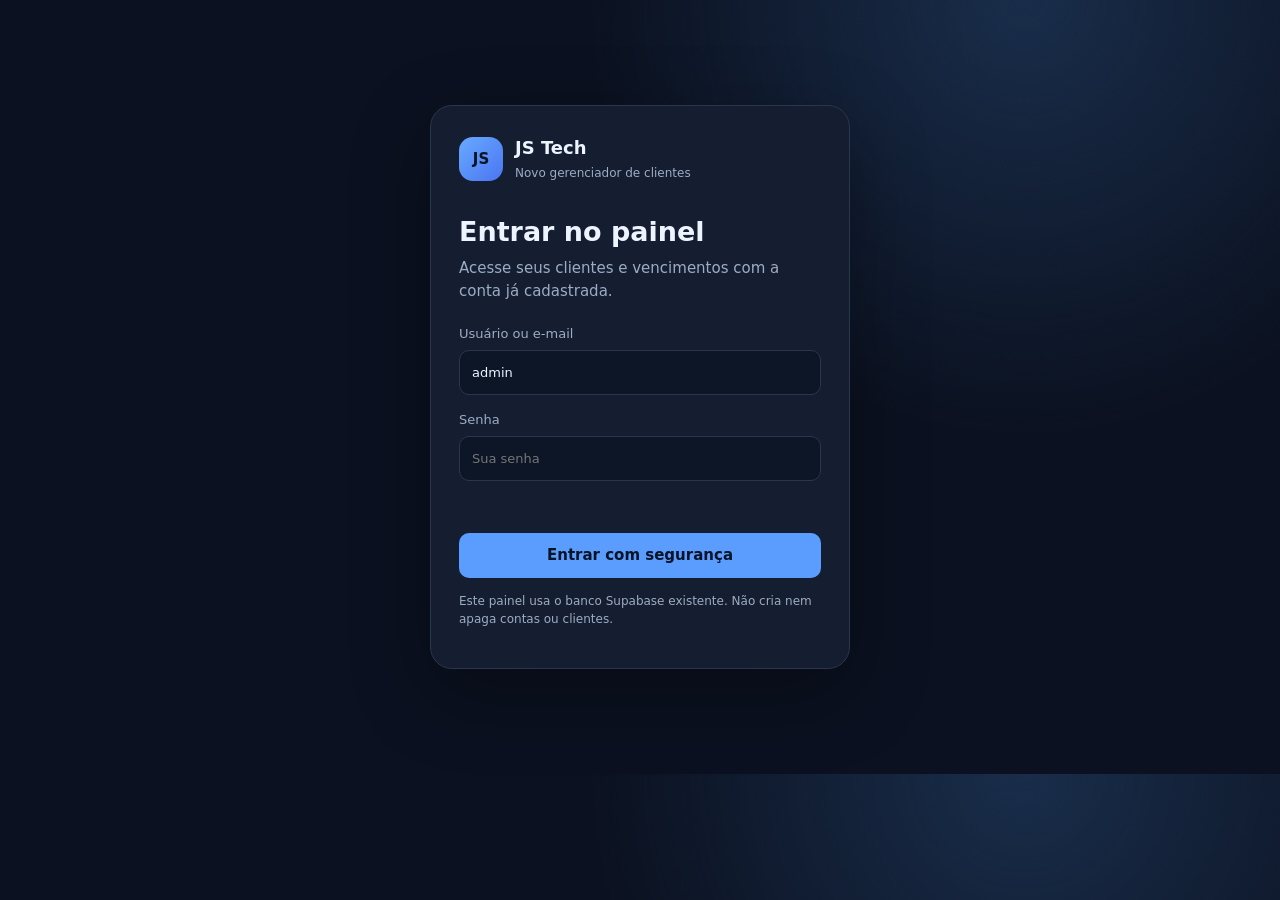
==== novo/index.html @ eb7a6941 "Add new JS Tech manager interface connected to existing Supabase data" ====
<!doctype html>
<html lang="pt-BR">
<head>
<meta charset="utf-8">
<meta name="viewport" content="width=device-width,initial-scale=1">
<meta name="theme-color" content="#101827">
<title>JS Tech — Novo Gerenciador</title>
<style>
:root{color-scheme:dark;--bg:#0b1120;--panel:#141e30;--line:#29364c;--text:#edf3ff;--muted:#9cacc4;--blue:#5b9cff;--green:#37c995;--red:#ff6f7d;--amber:#ffc46b}
*{box-sizing:border-box}body{margin:0;background:radial-gradient(circle at 80% 0,#192d4a 0,transparent 34%),var(--bg);font:15px/1.5 system-ui,-apple-system,Segoe UI,sans-serif;color:var(--text)}button,input,select{font:inherit}button{cursor:pointer;border:0;border-radius:10px;padding:11px 15px;background:var(--blue);color:#071426;font-weight:750}button:disabled{opacity:.55;cursor:wait}.ghost{background:#202d42;color:var(--text);border:1px solid var(--line)}input,select{width:100%;border:1px solid var(--line);border-radius:10px;padding:12px;background:#0d1627;color:var(--text);outline:none}input:focus,select:focus{border-color:var(--blue)}label{display:grid;gap:6px;color:var(--muted);font-size:13px}.hidden{display:none!important}.wrap{max-width:1200px;margin:auto;padding:24px}.brand{display:flex;align-items:center;gap:12px}.mark{width:44px;height:44px;border-radius:14px;display:grid;place-items:center;background:linear-gradient(135deg,#68aaff,#4b75f2);font-weight:900;color:#071426}.brand strong{display:block;font-size:18px}.brand span{color:var(--muted);font-size:12px}.login{max-width:420px;margin:9vh auto;background:#141e30;border:1px solid var(--line);border-radius:22px;padding:28px;box-shadow:0 24px 80px #0005}.login h1{font-size:27px;margin:28px 0 5px}.sub{color:var(--muted);margin:0 0 22px}.stack{display:grid;gap:15px}.error{color:#ff9aa4;min-height:22px;font-size:13px}.top{display:flex;align-items:center;justify-content:space-between;gap:16px;margin-bottom:22px}.actions{display:flex;gap:9px;flex-wrap:wrap}.grid{display:grid;grid-template-columns:repeat(4,minmax(0,1fr));gap:13px;margin:18px 0}.card,.panel{background:#141e30d9;border:1px solid var(--line);border-radius:17px;padding:18px}.metric span{color:var(--muted);font-size:13px}.metric strong{display:block;font-size:28px;margin-top:5px}.panel-head{display:flex;justify-content:space-between;align-items:center;gap:12px;margin-bottom:15px}.panel h2{font-size:17px;margin:0}.muted{color:var(--muted)}.toolbar{display:flex;gap:10px;flex-wrap:wrap;margin-bottom:14px}.toolbar input{max-width:340px}.tablewrap{overflow:auto}table{border-collapse:collapse;width:100%;min-width:760px}th,td{text-align:left;padding:12px 10px;border-bottom:1px solid var(--line)}th{font-size:12px;text-transform:uppercase;letter-spacing:.04em;color:var(--muted)}td{font-size:14px}.pill{display:inline-block;padding:4px 9px;border-radius:99px;font-size:12px;font-weight:700}.paid{background:#123f35;color:#78edc2}.pending{background:#45351e;color:#ffd18a}.overdue{background:#49252f;color:#ff9ba6}.rowactions{display:flex;gap:6px}.rowactions button{padding:7px 9px;font-size:12px}.formgrid{display:grid;grid-template-columns:repeat(2,minmax(0,1fr));gap:12px}.wide{grid-column:1/-1}.notice{color:var(--muted);font-size:12px;margin-top:14px}.empty{text-align:center;padding:34px;color:var(--muted)}#toast{position:fixed;right:18px;bottom:18px;background:#e9f2ff;color:#111c2c;border-radius:12px;padding:13px 17px;box-shadow:0 8px 35px #0006;max-width:min(440px,calc(100vw - 36px));display:none;z-index:5}#toast.show{display:block}dialog{background:#141e30;color:var(--text);border:1px solid var(--line);border-radius:18px;width:min(620px,calc(100% - 24px));padding:22px}dialog::backdrop{background:#020611c9}.dialoghead{display:flex;justify-content:space-between;align-items:center;margin-bottom:16px}.dialoghead h2{margin:0}.foot{display:flex;justify-content:flex-end;gap:9px;margin-top:17px}
@media(max-width:800px){.wrap{padding:15px}.grid{grid-template-columns:repeat(2,minmax(0,1fr))}.top{align-items:flex-start;flex-direction:column}.formgrid{grid-template-columns:1fr}.wide{grid-column:auto}.login{margin:5vh auto;padding:22px}}
</style>
</head>
<body>
<div id="loginView" class="wrap">
  <section class="login">
    <div class="brand"><div class="mark">JS</div><div><strong>JS Tech</strong><span>Novo gerenciador de clientes</span></div></div>
    <h1>Entrar no painel</h1><p class="sub">Acesse seus clientes e vencimentos com a conta já cadastrada.</p>
    <form id="loginForm" class="stack">
      <label>Usuário ou e-mail<input id="username" required autocomplete="username" value="admin"></label>
      <label>Senha<input id="password" type="password" required autocomplete="current-password" placeholder="Sua senha"></label>
      <div id="loginError" class="error" role="alert"></div>
      <button id="loginButton" type="submit">Entrar com segurança</button>
    </form>
    <p class="notice">Este painel usa o banco Supabase existente. Não cria nem apaga contas ou clientes.</p>
  </section>
</div>
<div id="appView" class="wrap hidden">
  <header class="top">
    <div class="brand"><div class="mark">JS</div><div><strong>JS Tech</strong><span id="signedAs">Painel de clientes</span></div></div>
    <div class="actions"><button class="ghost" id="backupBtn">Exportar backup</button><button class="ghost" id="logoutBtn">Sair</button><button id="addBtn">+ Novo cliente</button></div>
  </header>
  <section class="grid">
    <article class="card metric"><span>Total de clientes</span><strong id="mTotal">0</strong></article>
    <article class="card metric"><span>Pagamentos pendentes</span><strong id="mPending">0</strong></article>
    <article class="card metric"><span>Pagamentos atrasados</span><strong id="mOverdue">0</strong></article>
    <article class="card metric"><span>Recebido no total</span><strong id="mPaid">R$ 0,00</strong></article>
  </section>
  <section class="panel">
    <div class="panel-head"><div><h2>Clientes</h2><div class="muted" id="listMeta">Dados sincronizados com o Supabase</div></div><button class="ghost" id="reloadBtn">Atualizar</button></div>
    <div class="toolbar"><input id="search" type="search" placeholder="Buscar nome, telefone ou aplicativo"><select id="statusFilter" style="max-width:190px"><option value="">Todos os pagamentos</option><option value="paid">Pago</option><option value="pending">Pendente</option><option value="overdue">Atrasado</option></select></div>
    <div class="tablewrap"><table><thead><tr><th>Cliente</th><th>Telefone</th><th>Aplicativo</th><th>Vencimento</th><th>Valor</th><th>Pagamento</th><th>Ações</th></tr></thead><tbody id="rows"></tbody></table><div id="empty" class="empty hidden">Nenhum cliente encontrado. Use “Novo cliente” para cadastrar.</div></div>
  </section>
  <p class="notice">A versão original permanece intacta. Este endereço é uma interface nova ligada às mesmas tabelas e regras de acesso.</p>
</div>
<dialog id="clientDialog">
  <form id="clientForm">
    <div class="dialoghead"><h2>Novo cliente</h2><button class="ghost" type="button" id="closeDialog">Fechar</button></div>
    <div class="formgrid">
      <label class="wide">Nome completo<input id="clientName" required minlength="2" maxlength="120"></label>
      <label>Telefone / WhatsApp<input id="clientPhone" required minlength="8" maxlength="30" placeholder="(27) 99999-9999"></label>
      <label>Aplicativo<input id="clientApp" required minlength="2" maxlength="80"></label>
      <label>Data de início<input id="startDate" type="date" required></label>
      <label>Plano<select id="plan"><option value="30d">30 dias</option><option value="3m">3 meses</option><option value="6m">6 meses</option><option value="1y">1 ano</option></select></label>
      <label>Valor (R$)<input id="amount" type="number" min="0" step=".01" value="0" required></label>
      <label>Forma de pagamento<select id="payment"><option>Pix</option><option>Dinheiro</option><option>Cartão</option><option>Transferência</option><option>Outro</option></select></label>
      <label class="wide">Observações<input id="notes" maxlength="2000"></label>
    </div>
    <p class="notice">O vencimento será calculado pelo plano. Os dados são gravados na conta autenticada.</p>
    <div class="foot"><button type="button" class="ghost" id="cancelDialog">Cancelar</button><button id="saveClient" type="submit">Salvar cliente</button></div>
  </form>
</dialog>
<div id="toast" role="status"></div>
<script>
(() => {
'use strict';
const URL='https://yifgptxujimzsjoeghte.supabase.co';
const KEY='sb_publishable_TGA26mIiNQ686GJrvQI3aw_PmfP8V1-';
const SESSION='jstech_new_panel_session';
let session=null, clients=[], toastTimer=null;
const $=id=>document.getElementById(id);
const money=n=>new Intl.NumberFormat('pt-BR',{style:'currency',currency:'BRL'}).format(Number(n)||0);
const esc=s=>String(s??'').replace(/[&<>"']/g,c=>({'&':'&amp;','<':'&lt;','>':'&gt;','"':'&quot;',"'":'&#39;'}[c]));
function notify(message){const t=$('toast');t.textContent=message;t.classList.add('show');clearTimeout(toastTimer);toastTimer=setTimeout(()=>t.classList.remove('show'),3500)}
function headers(extra={}){return {'apikey':KEY,'Authorization':'Bearer '+(session?.access_token||KEY),'Content-Type':'application/json',...extra}}
async function request(path,options={}){const res=await fetch(URL+path,{...options,headers:headers(options.headers||{})});const raw=await res.text();let data={};try{data=raw?JSON.parse(raw):{}}catch{data={message:raw}}if(!res.ok)throw new Error(data.message||data.error_description||data.error||data.details||'Falha ao comunicar com o Supabase.');return data}
function dueDate(start,plan){const d=new Date(start+'T12:00:00');if(plan==='30d')d.setDate(d.getDate()+30);else d.setMonth(d.getMonth()+({'3m':3,'6m':6,'1y':12}[plan]||1));return [d.getFullYear(),String(d.getMonth()+1).padStart(2,'0'),String(d.getDate()).padStart(2,'0')].join('-')}
function dateBR(v){if(!v)return '—';const [y,m,d]=String(v).slice(0,10).split('-');return d+'/'+m+'/'+y}
function paymentLabel(v){return ({paid:'Pago',pending:'Pendente',overdue:'Atrasado'})[v]||'Pendente'}
function showLogin(message=''){$('loginView').classList.remove('hidden');$('appView').classList.add('hidden');$('loginError').textContent=message}
function showApp(){$('loginView').classList.add('hidden');$('appView').classList.remove('hidden')}
async function login(username,password){const r=await fetch(URL+'/functions/v1/panel-login',{method:'POST',headers:{'apikey':KEY,'Content-Type':'application/json'},body:JSON.stringify({username,password})});const data=await r.json().catch(()=>({}));if(!r.ok)throw new Error(data.message||data.error||'Não foi possível entrar.');if(!data.access_token)throw new Error('A autenticação não retornou uma sessão válida.');session=data;localStorage.setItem(SESSION,JSON.stringify(data));}
async function load(){const q='/rest/v1/clients?select=id,owner_id,name,phone,app_name,start_date,plan,amount,payment_method,notes,due_date,cancelled,lifetime,payment_status,paid_amount,created_at&deleted_at=is.null&order=due_date.asc';clients=await request(q);render()}
function render(){const term=$('search').value.trim().toLocaleLowerCase('pt-BR'),status=$('statusFilter').value;const filtered=clients.filter(c=>(!status||(c.payment_status||'pending')===status)&&[c.name,c.phone,c.app_name].some(v=>String(v||'').toLocaleLowerCase('pt-BR').includes(term)));$('mTotal').textContent=clients.filter(c=>!c.cancelled).length;$('mPending').textContent=clients.filter(c=>!c.cancelled&&(c.payment_status||'pending')==='pending').length;$('mOverdue').textContent=clients.filter(c=>!c.cancelled&&c.payment_status==='overdue').length;$('mPaid').textContent=money(clients.reduce((sum,c)=>sum+(Number(c.paid_amount)||0),0));$('listMeta').textContent=filtered.length+' de '+clients.length+' cliente(s)';$('rows').innerHTML=filtered.map(c=>{const st=c.payment_status||'pending';return '<tr><td><strong>'+esc(c.name)+'</strong></td><td>'+esc(c.phone)+'</td><td>'+esc(c.app_name)+'</td><td>'+dateBR(c.due_date)+'</td><td>'+money(c.amount)+'</td><td><span class="pill '+esc(st)+'">'+paymentLabel(st)+'</span></td><td><div class="rowactions"><button class="ghost" data-pay="'+esc(c.id)+'" data-status="'+(st==='paid'?'pending':'paid')+'">'+(st==='paid'?'Marcar pendente':'Marcar pago')+'</button></div></td></tr>'}).join('');$('empty').classList.toggle('hidden',filtered.length!==0);document.querySelector('table').classList.toggle('hidden',filtered.length===0)}
async function setPayment(id,status){const c=clients.find(x=>x.id===id);if(!c)return;const payload={payment_status:status,paid_amount:status==='paid'?Number(c.amount)||0:0,paid_at:status==='paid'?new Date().toISOString():null,updated_at:new Date().toISOString()};await request('/rest/v1/clients?id=eq.'+encodeURIComponent(id),{method:'PATCH',headers:{Prefer:'return=minimal'},body:JSON.stringify(payload)});notify('Pagamento atualizado.');await load()}
async function addClient(e){e.preventDefault();const btn=$('saveClient');btn.disabled=true;try{const start=$('startDate').value,plan=$('plan').value;const row={owner_id:session.user?.id,name:$('clientName').value.trim(),phone:$('clientPhone').value.trim(),app_name:$('clientApp').value.trim(),start_date:start,plan,amount:Number($('amount').value)||0,payment_method:$('payment').value,notes:$('notes').value.trim(),due_date:dueDate(start,plan),payment_status:'pending',paid_amount:0,cancelled:false,lifetime:false};if(!row.owner_id)throw new Error('Não encontrei o ID do usuário autenticado. Saia e entre novamente.');await request('/rest/v1/clients',{method:'POST',headers:{Prefer:'return=representation'},body:JSON.stringify(row)});$('clientDialog').close();$('clientForm').reset();$('startDate').value=new Date().toISOString().slice(0,10);notify('Cliente cadastrado com sucesso.');await load()}catch(err){notify(err.message)}finally{btn.disabled=false}}
$('loginForm').addEventListener('submit',async e=>{e.preventDefault();$('loginButton').disabled=true;$('loginError').textContent='';try{await login($('username').value.trim(),$('password').value);showApp();$('signedAs').textContent='Conectado: '+($('username').value.trim());await load()}catch(err){session=null;localStorage.removeItem(SESSION);showLogin(err.message)}finally{$('loginButton').disabled=false}});
$('logoutBtn').addEventListener('click',()=>{session=null;localStorage.removeItem(SESSION);showLogin();$('password').value=''});
$('reloadBtn').addEventListener('click',()=>load().catch(e=>notify(e.message)));
$('search').addEventListener('input',render);$('statusFilter').addEventListener('change',render);
$('rows').addEventListener('click',e=>{const b=e.target.closest('[data-pay]');if(b)setPayment(b.dataset.pay,b.dataset.status).catch(err=>notify(err.message))});
$('addBtn').addEventListener('click',()=>{$('startDate').value=new Date().toISOString().slice(0,10);$('clientDialog').showModal()});
['closeDialog','cancelDialog'].forEach(id=>$(id).addEventListener('click',()=>$('clientDialog').close()));
$('clientForm').addEventListener('submit',addClient);
$('backupBtn').addEventListener('click',()=>{const blob=new Blob([JSON.stringify({exported_at:new Date().toISOString(),project:URL,clients},null,2)],{type:'application/json'});const a=document.createElement('a');a.href=URL.createObjectURL(blob);a.download='jstech-backup-'+new Date().toISOString().slice(0,10)+'.json';a.click();URL.revokeObjectURL(a.href);notify('Backup exportado para seu computador.')});
const saved=localStorage.getItem(SESSION);if(saved){try{session=JSON.parse(saved);if(session?.access_token){showApp();load().catch(err=>{session=null;localStorage.removeItem(SESSION);showLogin('Sessão expirada. Entre novamente.')})}else showLogin()}catch{showLogin()}}else showLogin();
})();
</script>
</body>
</html>
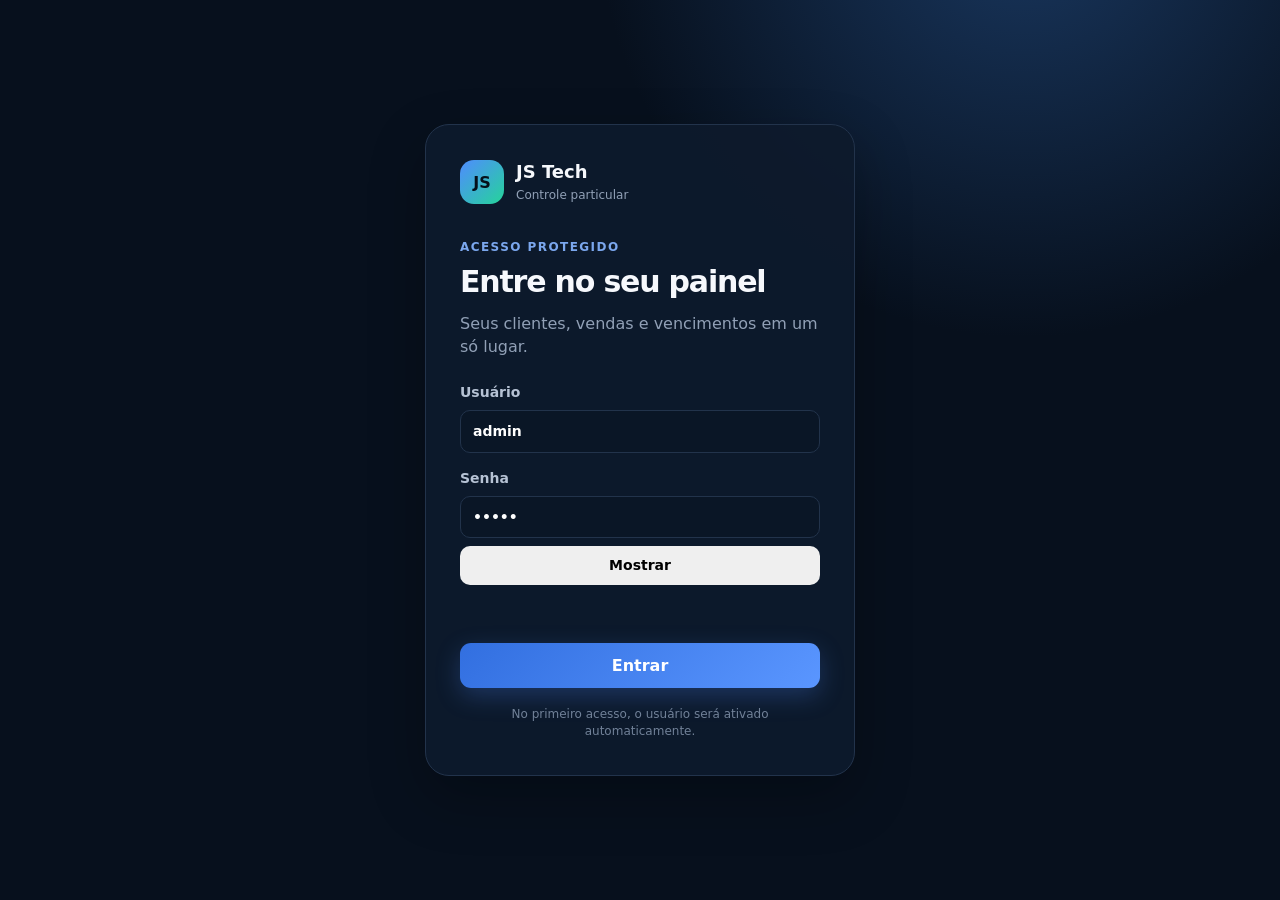
==== commit cda2158d: "Replace simplified new panel with full JS Tech panel clone" ====
--- a/novo/index.html
+++ b/novo/index.html
@@ -1,100 +1,283 @@
 <!doctype html>
 <html lang="pt-BR">
 <head>
-<meta charset="utf-8">
-<meta name="viewport" content="width=device-width,initial-scale=1">
-<meta name="theme-color" content="#101827">
-<title>JS Tech — Novo Gerenciador</title>
-<style>
-:root{color-scheme:dark;--bg:#0b1120;--panel:#141e30;--line:#29364c;--text:#edf3ff;--muted:#9cacc4;--blue:#5b9cff;--green:#37c995;--red:#ff6f7d;--amber:#ffc46b}
-*{box-sizing:border-box}body{margin:0;background:radial-gradient(circle at 80% 0,#192d4a 0,transparent 34%),var(--bg);font:15px/1.5 system-ui,-apple-system,Segoe UI,sans-serif;color:var(--text)}button,input,select{font:inherit}button{cursor:pointer;border:0;border-radius:10px;padding:11px 15px;background:var(--blue);color:#071426;font-weight:750}button:disabled{opacity:.55;cursor:wait}.ghost{background:#202d42;color:var(--text);border:1px solid var(--line)}input,select{width:100%;border:1px solid var(--line);border-radius:10px;padding:12px;background:#0d1627;color:var(--text);outline:none}input:focus,select:focus{border-color:var(--blue)}label{display:grid;gap:6px;color:var(--muted);font-size:13px}.hidden{display:none!important}.wrap{max-width:1200px;margin:auto;padding:24px}.brand{display:flex;align-items:center;gap:12px}.mark{width:44px;height:44px;border-radius:14px;display:grid;place-items:center;background:linear-gradient(135deg,#68aaff,#4b75f2);font-weight:900;color:#071426}.brand strong{display:block;font-size:18px}.brand span{color:var(--muted);font-size:12px}.login{max-width:420px;margin:9vh auto;background:#141e30;border:1px solid var(--line);border-radius:22px;padding:28px;box-shadow:0 24px 80px #0005}.login h1{font-size:27px;margin:28px 0 5px}.sub{color:var(--muted);margin:0 0 22px}.stack{display:grid;gap:15px}.error{color:#ff9aa4;min-height:22px;font-size:13px}.top{display:flex;align-items:center;justify-content:space-between;gap:16px;margin-bottom:22px}.actions{display:flex;gap:9px;flex-wrap:wrap}.grid{display:grid;grid-template-columns:repeat(4,minmax(0,1fr));gap:13px;margin:18px 0}.card,.panel{background:#141e30d9;border:1px solid var(--line);border-radius:17px;padding:18px}.metric span{color:var(--muted);font-size:13px}.metric strong{display:block;font-size:28px;margin-top:5px}.panel-head{display:flex;justify-content:space-between;align-items:center;gap:12px;margin-bottom:15px}.panel h2{font-size:17px;margin:0}.muted{color:var(--muted)}.toolbar{display:flex;gap:10px;flex-wrap:wrap;margin-bottom:14px}.toolbar input{max-width:340px}.tablewrap{overflow:auto}table{border-collapse:collapse;width:100%;min-width:760px}th,td{text-align:left;padding:12px 10px;border-bottom:1px solid var(--line)}th{font-size:12px;text-transform:uppercase;letter-spacing:.04em;color:var(--muted)}td{font-size:14px}.pill{display:inline-block;padding:4px 9px;border-radius:99px;font-size:12px;font-weight:700}.paid{background:#123f35;color:#78edc2}.pending{background:#45351e;color:#ffd18a}.overdue{background:#49252f;color:#ff9ba6}.rowactions{display:flex;gap:6px}.rowactions button{padding:7px 9px;font-size:12px}.formgrid{display:grid;grid-template-columns:repeat(2,minmax(0,1fr));gap:12px}.wide{grid-column:1/-1}.notice{color:var(--muted);font-size:12px;margin-top:14px}.empty{text-align:center;padding:34px;color:var(--muted)}#toast{position:fixed;right:18px;bottom:18px;background:#e9f2ff;color:#111c2c;border-radius:12px;padding:13px 17px;box-shadow:0 8px 35px #0006;max-width:min(440px,calc(100vw - 36px));display:none;z-index:5}#toast.show{display:block}dialog{background:#141e30;color:var(--text);border:1px solid var(--line);border-radius:18px;width:min(620px,calc(100% - 24px));padding:22px}dialog::backdrop{background:#020611c9}.dialoghead{display:flex;justify-content:space-between;align-items:center;margin-bottom:16px}.dialoghead h2{margin:0}.foot{display:flex;justify-content:flex-end;gap:9px;margin-top:17px}
-@media(max-width:800px){.wrap{padding:15px}.grid{grid-template-columns:repeat(2,minmax(0,1fr))}.top{align-items:flex-start;flex-direction:column}.formgrid{grid-template-columns:1fr}.wide{grid-column:auto}.login{margin:5vh auto;padding:22px}}
-</style>
+  <meta charset="utf-8">
+  <meta name="viewport" content="width=device-width, initial-scale=1">
+  <meta name="theme-color" content="#08111f">
+  <meta name="description" content="Controle particular de clientes, vendas, renovações e vencimentos da JS Tech.">
+  <title>JS Tech | Controle de Clientes</title>
+  <link rel="stylesheet" href="../styles.css?v=20260907-menu-v7">
+
+  <!-- SIDEBAR FOOT INLINE OVERRIDE 20260907 -->
+  <style id="sidebar-foot-inline-override">
+    .sidebar .sidebar-foot{display:flex!important;flex-direction:column!important;gap:2px!important;padding:8px 0 0!important;margin-top:8px!important;background:transparent!important;border:0!important;border-top:1px solid rgba(255,255,255,.08)!important;box-shadow:none!important}
+    .sidebar .sidebar-foot>*{display:flex!important;align-items:center!important;width:100%!important;min-height:40px!important;box-sizing:border-box!important;margin:0!important;padding:10px 12px!important;background:transparent!important;border:0!important;border-left:2px solid transparent!important;border-radius:8px!important;box-shadow:none!important;color:inherit!important;font:inherit!important;font-weight:600!important;text-align:left!important}
+    .sidebar .sidebar-foot>*:hover{background:rgba(255,255,255,.07)!important;border-left-color:rgba(59,130,246,.55)!important;color:#fff!important}
+    .sidebar .sidebar-foot #logoutBtn{background:transparent!important;color:inherit!important;border-color:transparent!important}
+    .sidebar .sidebar-foot input{display:none!important}
+  </style>
+    <link rel="stylesheet" href="../ui-fix.css?v=20260906-1">
 </head>
 <body>
-<div id="loginView" class="wrap">
-  <section class="login">
-    <div class="brand"><div class="mark">JS</div><div><strong>JS Tech</strong><span>Novo gerenciador de clientes</span></div></div>
-    <h1>Entrar no painel</h1><p class="sub">Acesse seus clientes e vencimentos com a conta já cadastrada.</p>
-    <form id="loginForm" class="stack">
-      <label>Usuário ou e-mail<input id="username" required autocomplete="username" value="admin"></label>
-      <label>Senha<input id="password" type="password" required autocomplete="current-password" placeholder="Sua senha"></label>
-      <div id="loginError" class="error" role="alert"></div>
-      <button id="loginButton" type="submit">Entrar com segurança</button>
+  <section id="loginScreen" class="login-screen">
+    <div class="login-card">
+      <div class="brand login-brand"><div class="brand-mark">JS</div><div><strong>JS Tech</strong><span>Controle particular</span></div></div>
+      <p class="eyebrow">Acesso protegido</p>
+      <h1>Entre no seu painel</h1>
+      <p class="login-copy">Seus clientes, vendas e vencimentos em um só lugar.</p>
+      <form id="loginForm">
+        <label>Usuário<input id="loginUser" type="text" value="admin" required autocomplete="username" placeholder="Digite seu usuário"></label>
+        <label>Senha<input id="loginPassword" type="password" value="admin" required autocomplete="current-password" placeholder="Digite sua senha"></label>
+        <p id="loginError" class="form-error" role="alert"></p>
+        <button id="loginBtn" class="primary full" type="submit">Entrar</button>
+
+      </form>
+      <p class="login-note">No primeiro acesso, o usuário será ativado automaticamente.</p>
+    </div>
+  </section>
+
+  <div id="appShell" class="app-shell" hidden>
+    <aside class="sidebar">
+      <div class="brand">
+        <div class="brand-mark">JS</div>
+        <div><strong>JS Tech</strong><span>Controle particular</span></div>
+      </div>
+      <p id="connectedEmail" class="sidebar-status">Conectado: admin</p>
+      <nav aria-label="Menu principal">
+        <button class="nav-item active" data-filter="todos"><span>⌂</span> Visão geral</button>
+        <button class="nav-item" data-filter="hoje"><span>◷</span> Vencem hoje</button>
+        <button class="nav-item" data-filter="amanha"><span>↗</span> Vencem amanhã</button>
+        <button class="nav-item" data-filter="proximos"><span>▤</span> Próximos 5 dias</button>
+        <button class="nav-item" data-filter="vencidos"><span>!</span> Vencidos</button>
+        <button class="nav-item" data-filter="ativos"><span>✓</span> Ativos</button>
+        <button class="nav-item" data-filter="cancelados"><span>×</span> Cancelados</button><button class="nav-item" data-view="finance"><span>💰</span> Financeiro e alertas</button>
+        <button class="nav-item" data-view="resellers"><span>♧</span> Revendedores</button>
+        <button class="nav-item" data-view="apps"><span>▦</span> Aplicativos Android</button>
+      </nav>
+      <div class="sidebar-foot">
+        <button id="exportBtn" class="nav-item sidebar-action">Fazer backup</button>
+        <label class="nav-item sidebar-action file-button">Restaurar backup<input id="importInput" type="file" accept="application/json"></label>
+        <button id="changePasswordBtn" class="nav-item sidebar-action">🔐 Alterar senha</button>
+        <button id="logoutBtn" class="nav-item sidebar-action">↪ Sair do painel</button>
+      </div>
+    </aside>
+
+    <main>
+      <header class="topbar">
+        <div>
+          <p class="eyebrow" id="todayText"></p>
+          <h1>Controle de vencimentos</h1>
+        </div>
+        <button class="primary" id="newClientBtn">+ Adicionar cliente</button>
+      </header>
+
+      <section class="analytics" aria-label="Resumo financeiro">
+        <div class="analytics-head">
+          <div><p class="eyebrow">Resultado automático</p><h2>Resumo das vendas</h2><p id="periodLabel">Últimos 30 dias</p></div>
+          <div class="period-picker" role="group" aria-label="Período do resumo">
+            <button class="period-btn" data-period="lastMonth">Mês passado</button>
+            <button class="period-btn active" data-period="30d">Últimos 30 dias</button>
+            <button class="period-btn" data-period="month">Mês atual</button>
+            <button class="period-btn" data-period="all">Tudo</button>
+            <button class="period-btn" data-period="custom">Personalizado</button>
+          </div>
+        </div>
+        <div id="customDates" class="custom-dates" hidden>
+          <label>De <input id="periodStart" type="date"></label>
+          <label>Até <input id="periodEnd" type="date"></label>
+          <button id="applyPeriod" class="ghost" type="button">Calcular</button>
+        </div>
+        <div class="metric-grid">
+          <article class="metric-card"><span>Clientes ativos</span><strong id="metricActive">0</strong><small id="metricActiveValue">R$ 0,00 em planos ativos</small></article>
+          <article class="metric-card"><span>Novos clientes</span><strong id="metricNew">0</strong><small id="metricNewTrend">Sem comparação anterior</small></article>
+          <article class="metric-card warning"><span>Vencem em até 7 dias</span><strong id="metricExpiring">0</strong><small id="metricRisk">R$ 0,00 em risco</small></article>
+          <article class="metric-card success"><span>Retenção da carteira</span><strong id="metricRetention">0%</strong><small id="metricChurn">0 clientes fora da ativa</small></article>
+          <article class="metric-card money"><span>Receita no período</span><strong id="metricRevenue">R$ 0,00</strong><small id="metricRevenueTrend">Vendas e renovações recebidas</small></article>
+          <article class="metric-card money"><span>Receita mensal — MRR</span><strong id="metricMrr">R$ 0,00</strong><small>Valor mensal dos planos ativos</small></article>
+          <article class="metric-card money"><span>Ticket médio</span><strong id="metricTicket">R$ 0,00</strong><small id="metricSalesCount">0 pagamentos no período</small></article>
+          <article class="metric-card money"><span>Valor da carteira ativa</span><strong id="metricPortfolio">R$ 0,00</strong><small>Soma dos planos ativos atuais</small></article>
+        </div>
+      </section>
+
+      <section class="monthly-report panel" aria-label="Relatório mensal">
+        <div class="panel-head"><div><h2>Relatório mensal</h2><p>Veja quanto entrou em cada mês com vendas e renovações.</p></div><div class="monthly-example">Exemplo: 10 clientes × R$ 30 = <strong>R$ 300,00</strong></div></div>
+        <div id="monthlyReport" class="monthly-report-grid"></div>
+      </section>
+
+      <section class="summary-grid" aria-label="Resumo">
+        <article class="summary-card blue"><span>Vencem hoje</span><strong id="countToday">0</strong><small id="valueToday">R$ 0,00</small></article>
+        <article class="summary-card amber"><span>Próximos 5 dias</span><strong id="countSoon">0</strong><small id="valueSoon">R$ 0,00</small></article>
+        <article class="summary-card red"><span>Vencidos</span><strong id="countOverdue">0</strong><small id="valueOverdue">R$ 0,00</small></article>
+        <article class="summary-card green"><span>Clientes ativos</span><strong id="countActive">0</strong><small id="monthRevenue">R$ 0,00 no mês</small></article>
+      </section>
+
+      <section class="panel">
+        <div class="panel-head">
+          <div><h2 id="listTitle">Todos os clientes</h2><p id="listSubtitle">Acompanhe as próximas renovações.</p></div>
+          <div class="tools">
+            <label class="search"><span>⌕</span><input id="searchInput" type="search" placeholder="Buscar nome ou telefone"></label>
+            <select id="sortSelect" aria-label="Ordenar clientes">
+              <option value="due">Vencimento mais próximo</option>
+              <option value="name">Nome de A a Z</option>
+              <option value="recent">Cadastro mais recente</option>
+            </select>
+          </div>
+        </div>
+        <div class="table-wrap">
+          <table>
+            <thead><tr><th>Cliente</th><th>Aplicativo</th><th>Plano</th><th>Vencimento</th><th>Valor</th><th>Situação</th><th>Ações</th></tr></thead>
+            <tbody id="clientRows"></tbody>
+          </table>
+          <div id="emptyState" class="empty" hidden>
+            <div class="empty-icon">＋</div>
+            <h3>Nenhum cliente aqui</h3>
+            <p>Cadastre a primeira venda para começar o controle das datas.</p>
+            <button class="primary" id="emptyAddBtn">Adicionar primeiro cliente</button>
+          </div>
+        </div>
+      </section>
+
+      <section id="resellersSection" class="panel" hidden>
+        <div class="panel-head">
+          <div><h2>Revendedores e clientes</h2><p>Crie o revendedor e cadastre os clientes dentro da árvore dele.</p></div>
+          <div class="tools"><label class="search"><span>⌕</span><input id="resellerSearch" type="search" placeholder="Buscar revendedor ou cliente"></label><button class="primary" id="newResellerBtn" type="button">+ Cadastrar revendedor</button></div>
+        </div>
+        <div class="reseller-summary">
+          <article><span>Faturamento geral</span><strong id="generalRevenue">R$ 0,00</strong></article>
+          <article><span>Aplicativos pagos</span><strong id="generalCost">R$ 0,00</strong></article>
+          <article class="profit"><span>Lucro geral</span><strong id="generalProfit">R$ 0,00</strong></article>
+          <article><span>Revendas ativas</span><strong id="generalResellers">0</strong></article>
+        </div>
+        <div id="resellersTree" class="resellers-tree"></div>
+        <div id="resellersEmpty" class="empty" hidden><h3>Nenhuma revenda cadastrada</h3><p>Cadastre um cliente e informe o revendedor responsável.</p></div>
+      </section>
+
+      <section id="androidAppsSection" class="panel" hidden>
+        <div class="panel-head"><div><h2>Aplicativos Android</h2><p>Cadastre o aplicativo e deixe o valor vazio ou informe um preço padrão.</p></div><div class="app-register"><input id="newAndroidAppName" placeholder="Nome do aplicativo"><input id="newAndroidAppPrice" type="number" min="0" step="0.01" placeholder="Valor (opcional)"><button class="primary" id="saveAndroidAppBtn" type="button">Cadastrar</button></div></div>
+        <div id="androidAppsGrid" class="android-apps-grid"></div>
+      </section>
+    </main>
+  </div>
+
+  <dialog id="clientDialog" class="modal">
+    <form id="clientForm">
+      <div class="modal-head"><div><p class="eyebrow">Cadastro particular</p><h2 id="formTitle">Novo cliente</h2></div><button type="button" class="icon-btn close-dialog" aria-label="Fechar">×</button></div>
+      <input type="hidden" id="clientId">
+      <div class="form-grid">
+        <label class="wide">Nome do cliente<input id="name" required autocomplete="name" placeholder="Ex.: Maria Aparecida"></label>
+        <label id="clientPhoneLabel">Telefone/WhatsApp<input id="phone" required inputmode="tel" placeholder="(27) 99999-9999"><small id="clientPhoneHint" class="field-hint"></small></label>
+        <div class="wide device-section">
+          <div class="device-section-head"><strong>Aplicativos e dispositivos</strong><button type="button" class="ghost small" id="addDeviceBtn">+ Adicionar outro</button></div>
+          <div id="devicesList" class="device-list"></div>
+        </div>
+        <datalist id="apps">
+          <option>Assist+</option>
+          <option>Blessed Player</option>
+          <option>Box Lite</option>
+          <option>Box Player</option>
+          <option>Box Prime</option>
+          <option>Brasil IPTV</option>
+          <option>Clouddy</option>
+          <option>Duna XTP</option>
+          <option>Duo TV</option>
+          <option>Duplex Max</option>
+          <option>Duplex Play</option>
+          <option>Epic Play</option>
+          <option>Fun Play</option>
+          <option>GPC Pro</option>
+          <option>IBO Player</option>
+          <option>IBO Pro</option>
+          <option>IPTV Smarters</option>
+          <option>JJ Player</option>
+          <option>Laza Play</option>
+          <option>Lazer Play</option>
+          <option>Magic Play</option>
+          <option>Magic Player</option>
+          <option>Max21</option>
+          <option>Mult Apps</option>
+          <option>Mult Box</option>
+          <option>Play Sim</option>
+          <option>Power Play</option>
+          <option>Smart CCP</option>
+          <option>SmartOne IPTV</option>
+          <option>Smarters Play</option>
+          <option>Super Play</option>
+          <option>Sync21 Player</option>
+          <option>Touro Box Mod</option>
+          <option>Touro Box T7 V5</option>
+          <option>Touro Box V2</option>
+          <option>Uni Revenda</option>
+          <option>Up Play</option>
+          <option>Vizzion Play</option>
+          <option>WP Entretenimento</option>
+          <option>XCloud TV</option>
+          <option>XCIPTV Player</option>
+          <option>XPlus 7.0</option>
+          <option>YouCine Mod</option>
+        </datalist>
+        <label>Data da ativação<input id="startDate" type="date" required></label><label>Data de vencimento<input id="dueDate" type="date" required></label>
+        <label>Plano contratado<select id="plan" required><option value="30d">30 dias</option><option value="3m">3 meses</option><option value="6m">6 meses</option><option value="1y">1 ano</option></select></label>
+        <label>Quantidade total de telas<select id="screens" required><option value="1">1 tela</option><option value="2">2 telas</option><option value="3">3 telas</option><option value="4">4 telas</option><option value="5">5 telas</option><option value="6">6 telas</option><option value="7">7 telas</option><option value="8">8 telas</option><option value="9">9 telas</option><option value="10">10 telas</option></select></label>
+        <label class="wide lifetime-option"><input id="lifetime" type="checkbox"> Cliente com plano <strong>Vitalício</strong> — sem vencimento</label>
+        <label>Valor da venda (R$)<input id="value" type="number" min="0" step="0.01" required placeholder="35,00"></label>
+        <label>Revendedor responsável<input id="resellerName" list="resellerNames" placeholder="Ex.: João ou deixe vazio"></label>
+        <label>WhatsApp do revendedor<input id="resellerPhone" inputmode="tel" placeholder="(27) 99999-9999"></label>
+        <datalist id="resellerNames"></datalist>
+        <label>Forma de pagamento<select id="payment"><option>Pix</option><option>Dinheiro</option><option>Cartão</option><option>Transferência</option><option>Outro</option></select></label>
+        <label class="wide">Observações<textarea id="notes" rows="2" placeholder="Informação opcional"></textarea></label>
+      </div>
+      <div class="date-preview"><span>Vencimento calculado</span><strong id="datePreview">—</strong></div>
+      <div class="modal-actions"><button type="button" class="ghost close-dialog">Cancelar</button><button type="submit" class="primary">Salvar cliente</button></div>
     </form>
-    <p class="notice">Este painel usa o banco Supabase existente. Não cria nem apaga contas ou clientes.</p>
-  </section>
-</div>
-<div id="appView" class="wrap hidden">
-  <header class="top">
-    <div class="brand"><div class="mark">JS</div><div><strong>JS Tech</strong><span id="signedAs">Painel de clientes</span></div></div>
-    <div class="actions"><button class="ghost" id="backupBtn">Exportar backup</button><button class="ghost" id="logoutBtn">Sair</button><button id="addBtn">+ Novo cliente</button></div>
-  </header>
-  <section class="grid">
-    <article class="card metric"><span>Total de clientes</span><strong id="mTotal">0</strong></article>
-    <article class="card metric"><span>Pagamentos pendentes</span><strong id="mPending">0</strong></article>
-    <article class="card metric"><span>Pagamentos atrasados</span><strong id="mOverdue">0</strong></article>
-    <article class="card metric"><span>Recebido no total</span><strong id="mPaid">R$ 0,00</strong></article>
-  </section>
-  <section class="panel">
-    <div class="panel-head"><div><h2>Clientes</h2><div class="muted" id="listMeta">Dados sincronizados com o Supabase</div></div><button class="ghost" id="reloadBtn">Atualizar</button></div>
-    <div class="toolbar"><input id="search" type="search" placeholder="Buscar nome, telefone ou aplicativo"><select id="statusFilter" style="max-width:190px"><option value="">Todos os pagamentos</option><option value="paid">Pago</option><option value="pending">Pendente</option><option value="overdue">Atrasado</option></select></div>
-    <div class="tablewrap"><table><thead><tr><th>Cliente</th><th>Telefone</th><th>Aplicativo</th><th>Vencimento</th><th>Valor</th><th>Pagamento</th><th>Ações</th></tr></thead><tbody id="rows"></tbody></table><div id="empty" class="empty hidden">Nenhum cliente encontrado. Use “Novo cliente” para cadastrar.</div></div>
-  </section>
-  <p class="notice">A versão original permanece intacta. Este endereço é uma interface nova ligada às mesmas tabelas e regras de acesso.</p>
-</div>
-<dialog id="clientDialog">
-  <form id="clientForm">
-    <div class="dialoghead"><h2>Novo cliente</h2><button class="ghost" type="button" id="closeDialog">Fechar</button></div>
-    <div class="formgrid">
-      <label class="wide">Nome completo<input id="clientName" required minlength="2" maxlength="120"></label>
-      <label>Telefone / WhatsApp<input id="clientPhone" required minlength="8" maxlength="30" placeholder="(27) 99999-9999"></label>
-      <label>Aplicativo<input id="clientApp" required minlength="2" maxlength="80"></label>
-      <label>Data de início<input id="startDate" type="date" required></label>
-      <label>Plano<select id="plan"><option value="30d">30 dias</option><option value="3m">3 meses</option><option value="6m">6 meses</option><option value="1y">1 ano</option></select></label>
-      <label>Valor (R$)<input id="amount" type="number" min="0" step=".01" value="0" required></label>
-      <label>Forma de pagamento<select id="payment"><option>Pix</option><option>Dinheiro</option><option>Cartão</option><option>Transferência</option><option>Outro</option></select></label>
-      <label class="wide">Observações<input id="notes" maxlength="2000"></label>
-    </div>
-    <p class="notice">O vencimento será calculado pelo plano. Os dados são gravados na conta autenticada.</p>
-    <div class="foot"><button type="button" class="ghost" id="cancelDialog">Cancelar</button><button id="saveClient" type="submit">Salvar cliente</button></div>
-  </form>
-</dialog>
-<div id="toast" role="status"></div>
-<script>
-(() => {
-'use strict';
-const URL='https://yifgptxujimzsjoeghte.supabase.co';
-const KEY='sb_publishable_TGA26mIiNQ686GJrvQI3aw_PmfP8V1-';
-const SESSION='jstech_new_panel_session';
-let session=null, clients=[], toastTimer=null;
-const $=id=>document.getElementById(id);
-const money=n=>new Intl.NumberFormat('pt-BR',{style:'currency',currency:'BRL'}).format(Number(n)||0);
-const esc=s=>String(s??'').replace(/[&<>"']/g,c=>({'&':'&amp;','<':'&lt;','>':'&gt;','"':'&quot;',"'":'&#39;'}[c]));
-function notify(message){const t=$('toast');t.textContent=message;t.classList.add('show');clearTimeout(toastTimer);toastTimer=setTimeout(()=>t.classList.remove('show'),3500)}
-function headers(extra={}){return {'apikey':KEY,'Authorization':'Bearer '+(session?.access_token||KEY),'Content-Type':'application/json',...extra}}
-async function request(path,options={}){const res=await fetch(URL+path,{...options,headers:headers(options.headers||{})});const raw=await res.text();let data={};try{data=raw?JSON.parse(raw):{}}catch{data={message:raw}}if(!res.ok)throw new Error(data.message||data.error_description||data.error||data.details||'Falha ao comunicar com o Supabase.');return data}
-function dueDate(start,plan){const d=new Date(start+'T12:00:00');if(plan==='30d')d.setDate(d.getDate()+30);else d.setMonth(d.getMonth()+({'3m':3,'6m':6,'1y':12}[plan]||1));return [d.getFullYear(),String(d.getMonth()+1).padStart(2,'0'),String(d.getDate()).padStart(2,'0')].join('-')}
-function dateBR(v){if(!v)return '—';const [y,m,d]=String(v).slice(0,10).split('-');return d+'/'+m+'/'+y}
-function paymentLabel(v){return ({paid:'Pago',pending:'Pendente',overdue:'Atrasado'})[v]||'Pendente'}
-function showLogin(message=''){$('loginView').classList.remove('hidden');$('appView').classList.add('hidden');$('loginError').textContent=message}
-function showApp(){$('loginView').classList.add('hidden');$('appView').classList.remove('hidden')}
-async function login(username,password){const r=await fetch(URL+'/functions/v1/panel-login',{method:'POST',headers:{'apikey':KEY,'Content-Type':'application/json'},body:JSON.stringify({username,password})});const data=await r.json().catch(()=>({}));if(!r.ok)throw new Error(data.message||data.error||'Não foi possível entrar.');if(!data.access_token)throw new Error('A autenticação não retornou uma sessão válida.');session=data;localStorage.setItem(SESSION,JSON.stringify(data));}
-async function load(){const q='/rest/v1/clients?select=id,owner_id,name,phone,app_name,start_date,plan,amount,payment_method,notes,due_date,cancelled,lifetime,payment_status,paid_amount,created_at&deleted_at=is.null&order=due_date.asc';clients=await request(q);render()}
-function render(){const term=$('search').value.trim().toLocaleLowerCase('pt-BR'),status=$('statusFilter').value;const filtered=clients.filter(c=>(!status||(c.payment_status||'pending')===status)&&[c.name,c.phone,c.app_name].some(v=>String(v||'').toLocaleLowerCase('pt-BR').includes(term)));$('mTotal').textContent=clients.filter(c=>!c.cancelled).length;$('mPending').textContent=clients.filter(c=>!c.cancelled&&(c.payment_status||'pending')==='pending').length;$('mOverdue').textContent=clients.filter(c=>!c.cancelled&&c.payment_status==='overdue').length;$('mPaid').textContent=money(clients.reduce((sum,c)=>sum+(Number(c.paid_amount)||0),0));$('listMeta').textContent=filtered.length+' de '+clients.length+' cliente(s)';$('rows').innerHTML=filtered.map(c=>{const st=c.payment_status||'pending';return '<tr><td><strong>'+esc(c.name)+'</strong></td><td>'+esc(c.phone)+'</td><td>'+esc(c.app_name)+'</td><td>'+dateBR(c.due_date)+'</td><td>'+money(c.amount)+'</td><td><span class="pill '+esc(st)+'">'+paymentLabel(st)+'</span></td><td><div class="rowactions"><button class="ghost" data-pay="'+esc(c.id)+'" data-status="'+(st==='paid'?'pending':'paid')+'">'+(st==='paid'?'Marcar pendente':'Marcar pago')+'</button></div></td></tr>'}).join('');$('empty').classList.toggle('hidden',filtered.length!==0);document.querySelector('table').classList.toggle('hidden',filtered.length===0)}
-async function setPayment(id,status){const c=clients.find(x=>x.id===id);if(!c)return;const payload={payment_status:status,paid_amount:status==='paid'?Number(c.amount)||0:0,paid_at:status==='paid'?new Date().toISOString():null,updated_at:new Date().toISOString()};await request('/rest/v1/clients?id=eq.'+encodeURIComponent(id),{method:'PATCH',headers:{Prefer:'return=minimal'},body:JSON.stringify(payload)});notify('Pagamento atualizado.');await load()}
-async function addClient(e){e.preventDefault();const btn=$('saveClient');btn.disabled=true;try{const start=$('startDate').value,plan=$('plan').value;const row={owner_id:session.user?.id,name:$('clientName').value.trim(),phone:$('clientPhone').value.trim(),app_name:$('clientApp').value.trim(),start_date:start,plan,amount:Number($('amount').value)||0,payment_method:$('payment').value,notes:$('notes').value.trim(),due_date:dueDate(start,plan),payment_status:'pending',paid_amount:0,cancelled:false,lifetime:false};if(!row.owner_id)throw new Error('Não encontrei o ID do usuário autenticado. Saia e entre novamente.');await request('/rest/v1/clients',{method:'POST',headers:{Prefer:'return=representation'},body:JSON.stringify(row)});$('clientDialog').close();$('clientForm').reset();$('startDate').value=new Date().toISOString().slice(0,10);notify('Cliente cadastrado com sucesso.');await load()}catch(err){notify(err.message)}finally{btn.disabled=false}}
-$('loginForm').addEventListener('submit',async e=>{e.preventDefault();$('loginButton').disabled=true;$('loginError').textContent='';try{await login($('username').value.trim(),$('password').value);showApp();$('signedAs').textContent='Conectado: '+($('username').value.trim());await load()}catch(err){session=null;localStorage.removeItem(SESSION);showLogin(err.message)}finally{$('loginButton').disabled=false}});
-$('logoutBtn').addEventListener('click',()=>{session=null;localStorage.removeItem(SESSION);showLogin();$('password').value=''});
-$('reloadBtn').addEventListener('click',()=>load().catch(e=>notify(e.message)));
-$('search').addEventListener('input',render);$('statusFilter').addEventListener('change',render);
-$('rows').addEventListener('click',e=>{const b=e.target.closest('[data-pay]');if(b)setPayment(b.dataset.pay,b.dataset.status).catch(err=>notify(err.message))});
-$('addBtn').addEventListener('click',()=>{$('startDate').value=new Date().toISOString().slice(0,10);$('clientDialog').showModal()});
-['closeDialog','cancelDialog'].forEach(id=>$(id).addEventListener('click',()=>$('clientDialog').close()));
-$('clientForm').addEventListener('submit',addClient);
-$('backupBtn').addEventListener('click',()=>{const blob=new Blob([JSON.stringify({exported_at:new Date().toISOString(),project:URL,clients},null,2)],{type:'application/json'});const a=document.createElement('a');a.href=URL.createObjectURL(blob);a.download='jstech-backup-'+new Date().toISOString().slice(0,10)+'.json';a.click();URL.revokeObjectURL(a.href);notify('Backup exportado para seu computador.')});
-const saved=localStorage.getItem(SESSION);if(saved){try{session=JSON.parse(saved);if(session?.access_token){showApp();load().catch(err=>{session=null;localStorage.removeItem(SESSION);showLogin('Sessão expirada. Entre novamente.')})}else showLogin()}catch{showLogin()}}else showLogin();
-})();
-</script>
+  </dialog>
+
+  <dialog id="resellerDialog" class="modal">
+    <form id="resellerForm">
+      <div class="modal-head"><div><p class="eyebrow">Nova árvore</p><h2>Cadastrar revendedor</h2></div><button type="button" class="icon-btn close-reseller">×</button></div>
+      <div class="form-grid"><label class="wide">Nome do revendedor<input id="newResellerName" required placeholder="Ex.: João"></label><label class="wide">WhatsApp do revendedor<input id="newResellerPhone" required inputmode="tel" placeholder="(27) 99999-9999"></label><label class="wide">Observações<textarea id="newResellerNotes" rows="2"></textarea></label></div>
+      <div class="modal-actions"><button type="button" class="ghost close-reseller">Cancelar</button><button type="submit" class="primary">Salvar revendedor</button></div>
+    </form>
+  </dialog>
+
+  <dialog id="messageDialog" class="modal message-modal">
+    <div class="modal-head"><div><p class="eyebrow">Mensagem pronta</p><h2 id="messageTitle">Ativação realizada</h2></div><button class="icon-btn close-message" aria-label="Fechar">×</button></div>
+    <textarea id="messageText" rows="10" readonly></textarea>
+    <div class="modal-actions"><button class="ghost" id="copyMessageBtn">Copiar mensagem</button><button class="whatsapp" id="openWhatsappBtn">Abrir WhatsApp</button></div>
+  </dialog>
+
+  <dialog id="historyDialog" class="modal history-modal">
+    <div class="modal-head"><div><p class="eyebrow">Cliente</p><h2 id="historyTitle">Histórico</h2></div><button class="icon-btn close-history" aria-label="Fechar">×</button></div>
+    <div id="historyContent" class="timeline"></div>
+  </dialog>
+
+  <dialog id="clientDataDialog" class="modal history-modal">
+    <div class="modal-head"><div><p class="eyebrow">Ficha completa</p><h2 id="clientDataTitle">Dados do cliente</h2></div><button class="icon-btn close-client-data" aria-label="Fechar">×</button></div>
+    <div id="clientDataContent" class="client-data-content"></div>
+    <div class="move-client-box"><div><strong>Mover cliente para revendedor</strong><span>Escolha o responsável para colocar este cliente na árvore dele.</span></div><select id="moveClientReseller"></select><button class="whatsapp" id="moveClientBtn" type="button">Mover cliente</button></div>
+    <div class="modal-actions"><button class="ghost" id="copyClientDataBtn" type="button">Copiar todos os dados</button><button class="primary close-client-data" type="button">Fechar</button></div>
+  </dialog>
+
+  <dialog id="passwordDialog" class="modal">
+    <form id="passwordForm">
+      <div class="modal-head">
+        <div><p class="eyebrow">Segurança</p><h2>Alterar senha</h2></div>
+        <button type="button" class="icon-btn close-password" aria-label="Fechar">×</button>
+      </div>
+      <div class="form-grid">
+        <label class="wide">Senha atual<input id="currentPassword" type="password" autocomplete="current-password" required minlength="8" placeholder="Digite a senha atual"></label>
+        <label>Nova senha<input id="newPassword" type="password" autocomplete="new-password" required minlength="8" placeholder="Digite a nova senha"></label>
+        <label>Confirmar nova senha<input id="confirmNewPassword" type="password" autocomplete="new-password" required minlength="8" placeholder="Repita a nova senha"></label>
+      </div>
+      <p id="passwordError" class="form-error" role="alert"></p>
+      <div class="modal-actions">
+        <button type="button" class="ghost close-password">Cancelar</button>
+        <button id="savePasswordBtn" class="primary" type="submit">Salvar nova senha</button>
+      </div>
+    </form>
+  </dialog>
+
+  <div id="toast" class="toast" role="status" aria-live="polite"></div>
+  <script src="../app.js?v=20261018-localhost-recovery-fix"></script>
+  <script src="../ui-fix.js?v=20260906-1"></script>
 </body>
-</html>+</html>
--- a/styles.css
+++ b/styles.css
@@ -0,0 +1,63 @@
+:root{--bg:#07101d;--surface:#0e1a2b;--surface2:#132238;--line:#22334b;--text:#f6f8fc;--muted:#91a0b6;--blue:#4f8cff;--green:#23c483;--amber:#ffb648;--red:#ff5b6e;--shadow:0 22px 55px rgba(0,0,0,.28)}
+[hidden]{display:none!important}
+*{box-sizing:border-box}body{margin:0;background:radial-gradient(circle at 80% -10%,#19375f 0,transparent 30%),var(--bg);color:var(--text);font:16px/1.45 Inter,ui-sans-serif,system-ui,-apple-system,"Segoe UI",sans-serif;min-height:100vh}button,input,select,textarea{font:inherit}button{cursor:pointer}.app-shell{min-height:100vh;display:grid;grid-template-columns:250px 1fr}.sidebar{position:sticky;top:0;height:100vh;padding:28px 20px;border-right:1px solid var(--line);background:rgba(8,17,31,.92);display:flex;flex-direction:column}.brand{display:flex;align-items:center;gap:12px;margin:0 8px 36px}.brand-mark{width:44px;height:44px;border-radius:14px;display:grid;place-items:center;background:linear-gradient(135deg,#4f8cff,#25d49a);font-weight:900;color:#05101a}.brand strong,.brand span{display:block}.brand strong{font-size:18px}.brand span{color:var(--muted);font-size:12px;margin-top:2px}.sidebar nav{display:grid;gap:6px}.nav-item{border:0;background:transparent;color:var(--muted);padding:12px 14px;border-radius:12px;text-align:left;font-weight:650;display:flex;gap:12px;align-items:center}.nav-item span{width:22px;text-align:center}.nav-item:hover,.nav-item.active{background:#172840;color:#fff}.nav-item.active{box-shadow:inset 3px 0 var(--blue)}.sidebar-foot{margin-top:auto;border-top:1px solid var(--line);padding-top:18px}.sidebar-foot p{color:var(--muted);font-size:12px;margin:0 0 12px}.full{width:100%;margin-top:8px}.file-button{display:block;text-align:center;cursor:pointer}.file-button input{display:none}main{padding:32px;min-width:0}.topbar,.panel-head,.modal-head,.modal-actions{display:flex;align-items:center;justify-content:space-between;gap:16px}.topbar{margin-bottom:26px}.eyebrow{margin:0 0 4px;color:#7ba7ee;font-size:12px;font-weight:800;text-transform:uppercase;letter-spacing:.12em}.topbar h1,.modal h2{margin:0;font-size:28px;letter-spacing:-.03em}.primary,.whatsapp,.ghost{border:0;border-radius:11px;padding:11px 16px;font-weight:800}.primary{color:white;background:linear-gradient(135deg,#326fe0,#5a96ff);box-shadow:0 8px 25px rgba(79,140,255,.25)}.primary:hover{filter:brightness(1.08)}.ghost{color:#c9d3e2;background:#17263b;border:1px solid #293d59}.whatsapp{background:#1fc477;color:#052316}.summary-grid{display:grid;grid-template-columns:repeat(4,minmax(0,1fr));gap:16px;margin-bottom:24px}.summary-card{position:relative;overflow:hidden;border:1px solid var(--line);background:linear-gradient(145deg,#112036,#0b1626);padding:20px;border-radius:18px;box-shadow:0 14px 30px rgba(0,0,0,.12)}.summary-card:before{content:"";position:absolute;width:80px;height:80px;border-radius:50%;right:-28px;top:-30px;background:currentColor;opacity:.13}.summary-card span,.summary-card small{display:block;color:var(--muted)}.summary-card strong{display:block;color:var(--text);font-size:34px;line-height:1;margin:14px 0 8px}.summary-card small{font-size:13px}.summary-card.blue{color:var(--blue)}.summary-card.amber{color:var(--amber)}.summary-card.red{color:var(--red)}.summary-card.green{color:var(--green)}.panel{background:rgba(13,25,42,.88);border:1px solid var(--line);border-radius:20px;box-shadow:var(--shadow);overflow:hidden}.panel-head{padding:22px}.panel h2{margin:0;font-size:19px}.panel-head p{margin:4px 0 0;color:var(--muted);font-size:13px}.tools{display:flex;gap:10px}.search{height:42px;display:flex;align-items:center;gap:8px;border:1px solid var(--line);background:#0a1626;border-radius:11px;padding:0 12px}.search input{width:220px;background:transparent;border:0;outline:0;color:white}.search input::placeholder{color:#6f7e92}select,input,textarea{color:white;background:#0a1626;border:1px solid var(--line);border-radius:10px;padding:10px 12px;outline:none}input:focus,select:focus,textarea:focus{border-color:var(--blue);box-shadow:0 0 0 3px rgba(79,140,255,.13)}select option{background:#0e1a2b}.table-wrap{overflow-x:auto;border-top:1px solid var(--line)}table{border-collapse:collapse;width:100%;min-width:920px}th,td{text-align:left;padding:15px 18px;border-bottom:1px solid #1c2b40;vertical-align:middle}th{font-size:12px;color:#7f90a8;text-transform:uppercase;letter-spacing:.05em;background:#0a1626}td{font-size:14px}.client-name strong,.client-name span{display:block}.client-name span{font-size:12px;color:var(--muted);margin-top:2px}.date-cell strong,.date-cell span{display:block}.date-cell span{font-size:12px;color:var(--muted)}.badge{display:inline-flex;align-items:center;gap:7px;border-radius:999px;padding:6px 10px;font-weight:750;font-size:12px}.badge:before{content:"";width:7px;height:7px;border-radius:50%;background:currentColor}.badge.green{color:#43d99c;background:rgba(35,196,131,.11)}.badge.amber{color:#ffc15c;background:rgba(255,182,72,.11)}.badge.red{color:#ff7383;background:rgba(255,91,110,.11)}.badge.gray{color:#9aa7b9;background:rgba(154,167,185,.1)}.actions{display:flex;gap:7px}.action-btn{white-space:nowrap;border:1px solid var(--line);background:#13243a;color:#d7dfeb;border-radius:9px;padding:7px 10px;font-size:12px;font-weight:700}.action-btn:hover{border-color:#4f8cff}.action-btn.renew{color:#40d69a}.more{position:relative}.more summary{list-style:none}.more summary::-webkit-details-marker{display:none}.more-menu{position:absolute;right:0;z-index:5;width:145px;padding:6px;border:1px solid var(--line);background:#102039;border-radius:10px;box-shadow:var(--shadow)}.more-menu button{width:100%;border:0;background:transparent;color:#d7dfeb;padding:8px;text-align:left;border-radius:7px}.more-menu button:hover{background:#1d314d}.more-menu .danger{color:#ff7b8a}.empty{text-align:center;padding:64px 20px}.empty-icon{width:52px;height:52px;display:grid;place-items:center;border-radius:17px;margin:0 auto 14px;background:#142944;color:#78a8f8;font-size:28px}.empty h3{margin:0 0 6px}.empty p{margin:0 auto 18px;color:var(--muted)}.modal{width:min(690px,calc(100% - 24px));border:1px solid #2a3e5c;border-radius:20px;background:#0d1a2c;color:white;padding:0;box-shadow:0 30px 80px rgba(0,0,0,.55)}.modal::backdrop{background:rgba(2,7,14,.76);backdrop-filter:blur(4px)}.modal form,.message-modal,.history-modal{padding:24px}.icon-btn{border:0;background:#192a41;color:#dce5f2;border-radius:9px;width:38px;height:38px;font-size:23px}.form-grid{display:grid;grid-template-columns:1fr 1fr;gap:15px;margin-top:22px}.form-grid label{display:grid;gap:7px;color:#aebacf;font-size:13px;font-weight:700}.form-grid .wide{grid-column:1/-1}.form-grid textarea{resize:vertical}.date-preview{display:flex;justify-content:space-between;align-items:center;background:#102844;border:1px solid #234775;padding:12px 14px;border-radius:11px;margin-top:16px;color:#9db1ca}.date-preview strong{color:#fff}.modal-actions{justify-content:flex-end;margin-top:20px}.message-modal textarea{width:100%;margin-top:18px;resize:none;line-height:1.6}.timeline{margin-top:18px;display:grid;gap:12px;max-height:55vh;overflow:auto}.history-item{border-left:3px solid var(--blue);background:#111f33;padding:12px 14px;border-radius:0 10px 10px 0}.history-item strong,.history-item span{display:block}.history-item span{color:var(--muted);font-size:13px;margin-top:4px}.toast{position:fixed;right:24px;bottom:24px;transform:translateY(100px);opacity:0;background:#f7fbff;color:#0b1727;border-radius:12px;padding:13px 18px;font-weight:750;box-shadow:var(--shadow);transition:.25s;z-index:20}.toast.show{transform:none;opacity:1}
+@media(max-width:1050px){.summary-grid{grid-template-columns:repeat(2,1fr)}.app-shell{grid-template-columns:210px 1fr}main{padding:24px}.tools{flex-direction:column}.search input{width:180px}}
+.login-screen{min-height:100vh;display:grid;place-items:center;padding:20px}.login-card{width:min(430px,100%);padding:34px;border:1px solid var(--line);border-radius:24px;background:rgba(13,26,44,.94);box-shadow:var(--shadow)}.login-brand{margin:0 0 34px}.login-card h1{margin:0;font-size:30px;letter-spacing:-.04em}.login-copy{color:var(--muted);margin:8px 0 24px}.login-card form,.login-card label{display:grid;gap:8px}.login-card form{gap:15px}.login-card label{font-size:14px;font-weight:700;color:#b6c2d4}.text-button{border:0;background:transparent;color:#78a8f8;padding:10px 4px;font-weight:750}.login-card>.text-button{width:100%;margin-top:10px}.login-note{color:#718198;font-size:12px;text-align:center;margin:18px 12px 0}.form-error{min-height:20px;margin:0;color:#ff7b8a;font-size:13px}.loading{opacity:.65;pointer-events:none}
+@media(max-width:760px){.app-shell{display:block}.sidebar{position:static;height:auto;padding:16px;border-right:0;border-bottom:1px solid var(--line)}.brand{margin:0 0 14px}.sidebar nav{display:flex;overflow:auto;padding-bottom:4px}.nav-item{flex:0 0 auto}.sidebar-foot{display:none}main{padding:18px 14px}.topbar{align-items:flex-start}.topbar h1{font-size:23px}.topbar .primary{padding:10px 12px}.summary-grid{grid-template-columns:1fr 1fr;gap:10px}.summary-card{padding:15px}.summary-card strong{font-size:27px;margin:10px 0 6px}.panel-head{align-items:stretch;flex-direction:column}.tools,.search{width:100%}.search input{width:100%}.form-grid{grid-template-columns:1fr}.form-grid .wide{grid-column:auto}.modal-actions{flex-wrap:wrap}.modal-actions button{flex:1}.toast{left:14px;right:14px;text-align:center}}
+@media(max-width:420px){.summary-grid{grid-template-columns:1fr}.topbar{flex-direction:column}.topbar .primary{width:100%}}
+.analytics{border:1px solid var(--line);background:rgba(9,18,31,.72);border-radius:20px;padding:20px;margin-bottom:24px;box-shadow:0 14px 34px rgba(0,0,0,.13)}.analytics-head{display:flex;align-items:flex-end;justify-content:space-between;gap:18px;margin-bottom:18px}.analytics-head h2{margin:0;font-size:20px}.analytics-head p:last-child{margin:4px 0 0;color:var(--muted);font-size:13px}.period-picker{display:flex;flex-wrap:wrap;gap:7px;padding:5px;border:1px solid var(--line);background:#091523;border-radius:12px}.period-btn{border:0;background:transparent;color:#8fa0b7;padding:8px 11px;border-radius:8px;font-size:13px;font-weight:700}.period-btn:hover{color:#fff}.period-btn.active{color:#fff;background:#2678ee;box-shadow:0 5px 15px rgba(38,120,238,.25)}.custom-dates{display:flex;justify-content:flex-end;align-items:end;gap:10px;margin:-4px 0 16px}.custom-dates label{display:grid;gap:5px;color:var(--muted);font-size:12px;font-weight:700}.custom-dates input{padding:8px 10px}.metric-grid{display:grid;grid-template-columns:repeat(4,minmax(0,1fr));border:1px solid var(--line);border-radius:15px;overflow:hidden}.metric-card{min-height:126px;padding:18px 20px;background:linear-gradient(150deg,#101d31,#0b1626);border-right:1px solid var(--line);border-bottom:1px solid var(--line)}.metric-card:nth-child(4n){border-right:0}.metric-card:nth-child(n+5){border-bottom:0}.metric-card span,.metric-card small{display:block;color:var(--muted)}.metric-card span{font-size:13px}.metric-card strong{display:block;margin:10px 0 7px;font-size:27px;line-height:1.05;letter-spacing:-.035em}.metric-card small{font-size:12px}.metric-card.warning strong{color:#ffc15c}.metric-card.success strong{color:#43d99c}.metric-card.money strong{font-size:24px}
+@media(max-width:1050px){.metric-grid{grid-template-columns:repeat(2,minmax(0,1fr))}.metric-card,.metric-card:nth-child(4n),.metric-card:nth-child(n+5){border-right:1px solid var(--line);border-bottom:1px solid var(--line)}.metric-card:nth-child(2n){border-right:0}.metric-card:nth-child(n+7){border-bottom:0}.analytics-head{align-items:flex-start;flex-direction:column}.period-picker{width:100%}}
+@media(max-width:760px){.analytics{padding:14px}.period-picker{overflow-x:auto;flex-wrap:nowrap}.period-btn{flex:0 0 auto}.custom-dates{align-items:stretch;flex-direction:column}.custom-dates .ghost{width:100%}.metric-grid{grid-template-columns:1fr}.metric-card,.metric-card:nth-child(2n),.metric-card:nth-child(n+7){border-right:0;border-bottom:1px solid var(--line)}.metric-card:last-child{border-bottom:0}}
+.lifetime-option{display:flex!important;align-items:center;gap:10px}.lifetime-option input{width:auto!important;margin:0}.device-section{display:grid;gap:10px}.device-section-head{display:flex;justify-content:space-between;align-items:center}.small{padding:7px 10px;font-size:12px}.device-list{display:grid;gap:10px}.device-entry{display:grid;grid-template-columns:1fr 1.2fr 1.2fr 1.2fr 90px 36px;gap:8px;padding:10px;border:1px solid var(--line);border-radius:12px;background:#0a1626}.device-entry label{display:grid;gap:5px;color:var(--muted);font-size:11px}.device-entry input,.device-entry select{width:100%;padding:8px;font-size:12px}.remove-device{align-self:end;height:36px;border:1px solid #63313c;background:#2b1820;color:#ff8793;border-radius:8px;font-size:18px}.reseller-summary{display:grid;grid-template-columns:repeat(4,1fr);gap:12px;padding:0 22px 18px}.reseller-summary article,.android-app-card{background:#102039;border:1px solid var(--line);border-radius:14px;padding:15px}.reseller-summary span,.android-app-card span{display:block;color:var(--muted);font-size:12px}.reseller-summary strong,.android-app-card strong{display:block;margin-top:5px}.reseller-summary .profit strong,.positive{color:#43d99c}.resellers-tree,.android-apps-grid{display:grid;gap:14px;padding:0 22px 22px}.android-apps-grid{grid-template-columns:repeat(auto-fill,minmax(190px,1fr))}.reseller-card{border:1px solid var(--line);border-radius:14px;background:#0a1626;overflow:hidden}.reseller-head{display:flex;justify-content:space-between;gap:16px;align-items:center;padding:16px;background:#102039}.reseller-head h3,.reseller-head p{margin:0}.reseller-head p{color:var(--muted);font-size:12px;margin-top:4px}.reseller-totals{display:flex;gap:18px;align-items:center;text-align:right}.reseller-totals span{display:block;color:var(--muted);font-size:11px}.reseller-client{display:grid;grid-template-columns:1.1fr 1.6fr .7fr .7fr .7fr auto;gap:10px;align-items:center;padding:12px 16px;border-top:1px solid var(--line);font-size:12px}.reseller-client small{display:block;color:var(--muted);margin-top:3px}
+#clientDialog{width:min(980px,calc(100% - 24px))}#clientDialog form{max-height:90vh;overflow:auto}.mac-key-field[hidden]{display:none!important}
+.monthly-report{margin-bottom:24px}.monthly-example{padding:9px 12px;border-radius:10px;background:#102844;color:#a9bdd6;font-size:13px}.monthly-example strong{color:#43d99c}.monthly-report-grid{display:grid;grid-template-columns:repeat(6,minmax(0,1fr));gap:10px;padding:0 22px 22px}.month-card{padding:13px;border:1px solid var(--line);border-radius:12px;background:#0a1626}.month-card span,.month-card small{display:block;color:var(--muted);font-size:12px}.month-card strong{display:block;margin:7px 0;color:#fff;font-size:19px}.month-bar{height:5px;margin-top:12px;border-radius:5px;background:#172941;overflow:hidden}.month-bar i{display:block;height:100%;border-radius:inherit;background:linear-gradient(90deg,#326fe0,#43d99c)}
+@media(max-width:900px){.device-entry{grid-template-columns:1fr 1fr}.reseller-summary{grid-template-columns:repeat(2,1fr)}.reseller-head{align-items:flex-start;flex-direction:column}.reseller-totals{width:100%;flex-wrap:wrap;text-align:left}.reseller-client{grid-template-columns:1fr 1fr}}
+@media(max-width:560px){.reseller-summary{grid-template-columns:1fr}.reseller-client,.device-entry{grid-template-columns:1fr}}
+.device-entry{grid-template-columns:repeat(2,minmax(0,1fr))}.device-entry .remove-device{grid-column:1/-1;width:100%}.app-register{display:flex;gap:8px;flex-wrap:wrap}.app-register input{min-width:150px}.android-app-card label{display:grid;gap:7px;margin-top:12px;color:var(--muted);font-size:12px}.android-app-card label button{margin-top:2px}.reseller-empty-row{padding:18px;color:var(--muted);border-top:1px solid var(--line)}#clientDataDialog{width:min(760px,calc(100% - 24px))}.client-data-content{display:grid;gap:14px;margin-top:18px}.data-summary,.data-device{padding:16px;border:1px solid var(--line);border-radius:14px;background:#0a1626}.data-summary{display:grid;grid-template-columns:repeat(2,1fr);gap:10px}.data-summary>div,.data-fields>div{display:grid;gap:3px;padding:10px;border-radius:9px;background:#101f33}.data-summary span,.data-fields span,.data-device-head span,.move-client-box span{color:var(--muted);font-size:12px}.data-device{display:block}.data-device-head{display:flex;align-items:center;justify-content:space-between;gap:12px;margin-bottom:12px}.data-device-head h3{margin:2px 0 0;color:#fff}.data-device-head b{color:#43d99c;background:rgba(35,196,131,.12);border-radius:999px;padding:6px 10px;font-size:11px}.data-fields{display:grid;grid-template-columns:repeat(2,1fr);gap:8px}.move-client-box{display:grid;grid-template-columns:1fr 190px auto;align-items:end;gap:10px;margin-top:14px;padding:14px;border:1px solid #29466c;border-radius:14px;background:#102844}.move-client-box>div{display:grid;gap:3px}
+@media(max-width:1100px){.device-entry{grid-template-columns:repeat(2,1fr)}}
+@media(max-width:560px){.device-entry,.app-register,.data-summary,.data-fields,.move-client-box{grid-template-columns:1fr;display:grid}.app-register input,.app-register button,.move-client-box button{width:100%}.data-device-head{align-items:flex-start;flex-direction:column}}
+@media(max-width:900px){.monthly-report-grid{grid-template-columns:repeat(3,1fr)}}@media(max-width:560px){.monthly-report-grid{grid-template-columns:1fr}.monthly-example{line-height:1.5}}
+.device-entry{grid-template-columns:repeat(2,minmax(0,1fr))!important}.device-entry label{min-width:0}.device-entry input,.device-entry select{min-width:0}.device-entry .remove-device{grid-column:1/-1}
+.field-hint{display:block;margin-top:6px;color:#8fa6bf;font-size:12px;line-height:1.35}
+.m3u-status{display:block;margin-top:5px;color:#43d99c;font-size:11px;line-height:1.35}
+
+
+/* Logout visible fix */
+.sidebar-foot #logoutBtn{display:flex!important;visibility:visible!important;opacity:1!important;position:relative!important;z-index:20!important;align-items:center;justify-content:center;width:100%;min-height:42px;margin-top:10px;color:#ffd5d5!important;background:#3a1820!important;border:1px solid #8b3d49!important;border-radius:10px;cursor:pointer;font-weight:700}
+.sidebar-foot #logoutBtn:hover{background:#5a202b!important;color:#fff!important}
+
+/* Sidebar: keep account actions reachable */
+.sidebar{height:100vh;overflow-y:auto;box-sizing:border-box}
+.sidebar-foot{position:sticky;bottom:0;background:#08111f;padding-bottom:16px;z-index:30}
+
+/* Sidebar wider and fully scrollable */
+.app-shell{grid-template-columns:290px minmax(0,1fr)!important}
+.sidebar{width:290px!important;min-width:290px!important;padding:24px 18px!important;overflow-y:auto!important;overflow-x:hidden!important}
+.sidebar nav{min-width:0}
+.nav-item{white-space:normal!important;line-height:1.25!important;min-height:42px!important}
+.sidebar-foot{margin-top:24px!important;position:sticky!important;bottom:0!important;background:#08111f!important;padding:14px 0 18px!important}
+@media(max-width:900px){.app-shell{grid-template-columns:1fr!important}.sidebar{width:auto!important;min-width:0!important}}
+
+/* Sidebar balanced layout */
+.app-shell{grid-template-columns:250px minmax(0,1fr)!important}
+.sidebar{width:250px!important;min-width:250px!important;padding:22px 14px!important}
+.sidebar-foot{padding-top:12px!important}
+@media(max-width:900px){.app-shell{grid-template-columns:1fr!important}.sidebar{width:auto!important;min-width:0!important}}
+
+/* Sidebar navigation organization */
+.sidebar nav{display:flex!important;flex-direction:column!important;gap:6px!important;margin-top:28px!important;padding-bottom:18px!important}
+.sidebar nav .nav-item{display:flex!important;align-items:center!important;gap:11px!important;width:100%!important;box-sizing:border-box!important;text-align:left!important;padding:11px 12px!important;margin:0!important;white-space:nowrap!important}
+.sidebar nav .nav-item span{flex:0 0 20px!important;text-align:center!important}
+.sidebar-foot{border-top:1px solid #22334b!important;margin-top:8px!important;display:flex!important;flex-direction:column!important;gap:8px!important}
+.sidebar-foot p{margin:0 0 3px!important;font-size:12px!important;white-space:nowrap!important;overflow:hidden!important;text-overflow:ellipsis!important}
+.sidebar-foot button,.sidebar-foot .file-button{margin:0!important}
+
+/* Unified sidebar list */
+.sidebar nav{margin-top:18px!important;padding-bottom:0!important;gap:3px!important}
+.sidebar-foot{border-top:0!important;margin-top:4px!important;padding-top:4px!important;gap:5px!important}
+.sidebar-foot p{padding:8px 12px!important;border-top:1px solid #22334b!important}
+.sidebar-foot .ghost,.sidebar-foot .text-button{border-radius:8px!important;min-height:40px!important}
+
+/* Prevent footer from covering navigation */
+.sidebar-foot{position:static!important;bottom:auto!important;background:transparent!important;flex-shrink:0!important}
+.sidebar nav{flex-shrink:0!important}
--- a/ui-fix.css
+++ b/ui-fix.css
@@ -0,0 +1,5 @@
+/* JS Tech — acabamento da home antiga e telas separadas */
+#oldHomeSection{width:100%;max-width:1100px;margin:0 auto;padding:22px 0 40px}
+.old-home-title{margin-bottom:16px}.old-home-title h2{margin:0;font-size:24px}.old-finance-grid{display:grid;grid-template-columns:repeat(6,minmax(0,1fr));gap:10px;margin-bottom:16px}.old-finance-grid article{background:#102039;border:1px solid #203653;border-radius:12px;padding:13px 14px;min-height:66px}.old-finance-grid span{display:block;color:#9fb1c8;font-size:12px;margin-bottom:5px}.old-finance-grid strong{display:block;color:#f6f8fc;font-size:18px}.old-home-actions{display:flex;flex-wrap:wrap;gap:8px;margin-bottom:16px}.old-home-actions button{min-height:36px}.old-client-panel{margin-top:0}.old-client-table{width:100%}.old-client-table th,.old-client-table td{padding:10px 12px}.old-client-table th:last-child,.old-client-table td:last-child{text-align:right}.old-actions{display:flex;justify-content:flex-end;gap:6px;flex-wrap:wrap}.old-actions button{border:0;border-radius:7px;padding:6px 9px;font-size:12px;cursor:pointer;background:#173150;color:#f6f8fc}.old-actions button:first-child{background:#18a957}.old-actions button:nth-child(2){background:#1576d1}.old-actions button:nth-child(3){background:#e7edf5;color:#132033}.old-client-table td:nth-child(4){min-width:230px}.sidebar{position:sticky;top:0;height:100vh}.app-shell main{min-width:0}.old-home .panel-head{margin-bottom:0}
+@media(max-width:1000px){.old-finance-grid{grid-template-columns:repeat(3,minmax(0,1fr))}}
+@media(max-width:700px){.old-finance-grid{grid-template-columns:repeat(2,minmax(0,1fr))}.old-client-table th:nth-child(2),.old-client-table td:nth-child(2){display:none}.old-client-table td:nth-child(4){min-width:0}.old-actions{justify-content:flex-start}}
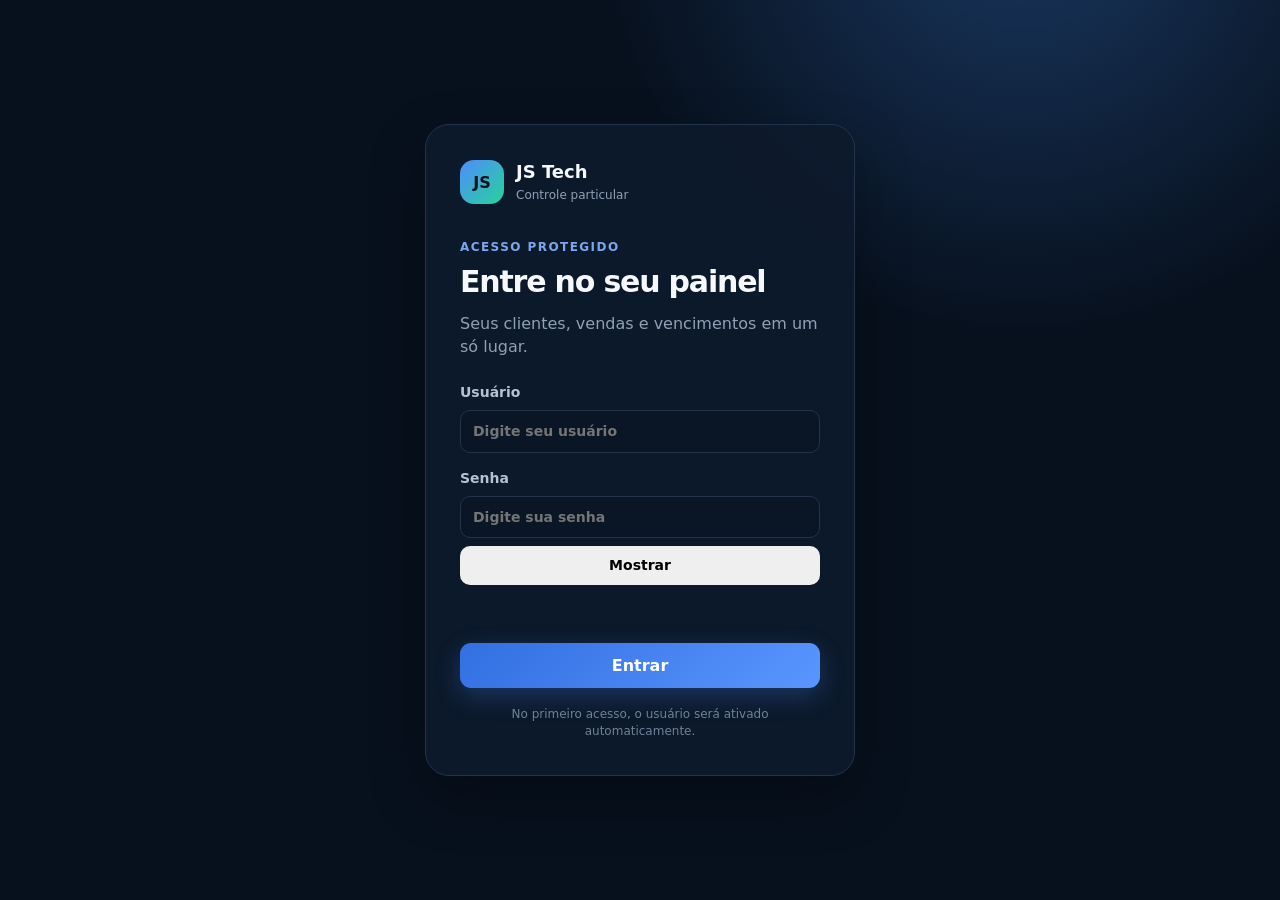
==== commit 4f930c7f: "Restore new panel path to the original JS Tech interface" ====
--- a/novo/index.html
+++ b/novo/index.html
@@ -3,281 +3,13 @@
 <head>
   <meta charset="utf-8">
   <meta name="viewport" content="width=device-width, initial-scale=1">
-  <meta name="theme-color" content="#08111f">
-  <meta name="description" content="Controle particular de clientes, vendas, renovações e vencimentos da JS Tech.">
+  <meta http-equiv="refresh" content="0; url=../index.html">
+  <link rel="canonical" href="../index.html">
   <title>JS Tech | Controle de Clientes</title>
-  <link rel="stylesheet" href="../styles.css?v=20260907-menu-v7">
-
-  <!-- SIDEBAR FOOT INLINE OVERRIDE 20260907 -->
-  <style id="sidebar-foot-inline-override">
-    .sidebar .sidebar-foot{display:flex!important;flex-direction:column!important;gap:2px!important;padding:8px 0 0!important;margin-top:8px!important;background:transparent!important;border:0!important;border-top:1px solid rgba(255,255,255,.08)!important;box-shadow:none!important}
-    .sidebar .sidebar-foot>*{display:flex!important;align-items:center!important;width:100%!important;min-height:40px!important;box-sizing:border-box!important;margin:0!important;padding:10px 12px!important;background:transparent!important;border:0!important;border-left:2px solid transparent!important;border-radius:8px!important;box-shadow:none!important;color:inherit!important;font:inherit!important;font-weight:600!important;text-align:left!important}
-    .sidebar .sidebar-foot>*:hover{background:rgba(255,255,255,.07)!important;border-left-color:rgba(59,130,246,.55)!important;color:#fff!important}
-    .sidebar .sidebar-foot #logoutBtn{background:transparent!important;color:inherit!important;border-color:transparent!important}
-    .sidebar .sidebar-foot input{display:none!important}
-  </style>
-    <link rel="stylesheet" href="../ui-fix.css?v=20260906-1">
+  <script>window.location.replace("../index.html");</script>
 </head>
 <body>
-  <section id="loginScreen" class="login-screen">
-    <div class="login-card">
-      <div class="brand login-brand"><div class="brand-mark">JS</div><div><strong>JS Tech</strong><span>Controle particular</span></div></div>
-      <p class="eyebrow">Acesso protegido</p>
-      <h1>Entre no seu painel</h1>
-      <p class="login-copy">Seus clientes, vendas e vencimentos em um só lugar.</p>
-      <form id="loginForm">
-        <label>Usuário<input id="loginUser" type="text" value="admin" required autocomplete="username" placeholder="Digite seu usuário"></label>
-        <label>Senha<input id="loginPassword" type="password" value="admin" required autocomplete="current-password" placeholder="Digite sua senha"></label>
-        <p id="loginError" class="form-error" role="alert"></p>
-        <button id="loginBtn" class="primary full" type="submit">Entrar</button>
-
-      </form>
-      <p class="login-note">No primeiro acesso, o usuário será ativado automaticamente.</p>
-    </div>
-  </section>
-
-  <div id="appShell" class="app-shell" hidden>
-    <aside class="sidebar">
-      <div class="brand">
-        <div class="brand-mark">JS</div>
-        <div><strong>JS Tech</strong><span>Controle particular</span></div>
-      </div>
-      <p id="connectedEmail" class="sidebar-status">Conectado: admin</p>
-      <nav aria-label="Menu principal">
-        <button class="nav-item active" data-filter="todos"><span>⌂</span> Visão geral</button>
-        <button class="nav-item" data-filter="hoje"><span>◷</span> Vencem hoje</button>
-        <button class="nav-item" data-filter="amanha"><span>↗</span> Vencem amanhã</button>
-        <button class="nav-item" data-filter="proximos"><span>▤</span> Próximos 5 dias</button>
-        <button class="nav-item" data-filter="vencidos"><span>!</span> Vencidos</button>
-        <button class="nav-item" data-filter="ativos"><span>✓</span> Ativos</button>
-        <button class="nav-item" data-filter="cancelados"><span>×</span> Cancelados</button><button class="nav-item" data-view="finance"><span>💰</span> Financeiro e alertas</button>
-        <button class="nav-item" data-view="resellers"><span>♧</span> Revendedores</button>
-        <button class="nav-item" data-view="apps"><span>▦</span> Aplicativos Android</button>
-      </nav>
-      <div class="sidebar-foot">
-        <button id="exportBtn" class="nav-item sidebar-action">Fazer backup</button>
-        <label class="nav-item sidebar-action file-button">Restaurar backup<input id="importInput" type="file" accept="application/json"></label>
-        <button id="changePasswordBtn" class="nav-item sidebar-action">🔐 Alterar senha</button>
-        <button id="logoutBtn" class="nav-item sidebar-action">↪ Sair do painel</button>
-      </div>
-    </aside>
-
-    <main>
-      <header class="topbar">
-        <div>
-          <p class="eyebrow" id="todayText"></p>
-          <h1>Controle de vencimentos</h1>
-        </div>
-        <button class="primary" id="newClientBtn">+ Adicionar cliente</button>
-      </header>
-
-      <section class="analytics" aria-label="Resumo financeiro">
-        <div class="analytics-head">
-          <div><p class="eyebrow">Resultado automático</p><h2>Resumo das vendas</h2><p id="periodLabel">Últimos 30 dias</p></div>
-          <div class="period-picker" role="group" aria-label="Período do resumo">
-            <button class="period-btn" data-period="lastMonth">Mês passado</button>
-            <button class="period-btn active" data-period="30d">Últimos 30 dias</button>
-            <button class="period-btn" data-period="month">Mês atual</button>
-            <button class="period-btn" data-period="all">Tudo</button>
-            <button class="period-btn" data-period="custom">Personalizado</button>
-          </div>
-        </div>
-        <div id="customDates" class="custom-dates" hidden>
-          <label>De <input id="periodStart" type="date"></label>
-          <label>Até <input id="periodEnd" type="date"></label>
-          <button id="applyPeriod" class="ghost" type="button">Calcular</button>
-        </div>
-        <div class="metric-grid">
-          <article class="metric-card"><span>Clientes ativos</span><strong id="metricActive">0</strong><small id="metricActiveValue">R$ 0,00 em planos ativos</small></article>
-          <article class="metric-card"><span>Novos clientes</span><strong id="metricNew">0</strong><small id="metricNewTrend">Sem comparação anterior</small></article>
-          <article class="metric-card warning"><span>Vencem em até 7 dias</span><strong id="metricExpiring">0</strong><small id="metricRisk">R$ 0,00 em risco</small></article>
-          <article class="metric-card success"><span>Retenção da carteira</span><strong id="metricRetention">0%</strong><small id="metricChurn">0 clientes fora da ativa</small></article>
-          <article class="metric-card money"><span>Receita no período</span><strong id="metricRevenue">R$ 0,00</strong><small id="metricRevenueTrend">Vendas e renovações recebidas</small></article>
-          <article class="metric-card money"><span>Receita mensal — MRR</span><strong id="metricMrr">R$ 0,00</strong><small>Valor mensal dos planos ativos</small></article>
-          <article class="metric-card money"><span>Ticket médio</span><strong id="metricTicket">R$ 0,00</strong><small id="metricSalesCount">0 pagamentos no período</small></article>
-          <article class="metric-card money"><span>Valor da carteira ativa</span><strong id="metricPortfolio">R$ 0,00</strong><small>Soma dos planos ativos atuais</small></article>
-        </div>
-      </section>
-
-      <section class="monthly-report panel" aria-label="Relatório mensal">
-        <div class="panel-head"><div><h2>Relatório mensal</h2><p>Veja quanto entrou em cada mês com vendas e renovações.</p></div><div class="monthly-example">Exemplo: 10 clientes × R$ 30 = <strong>R$ 300,00</strong></div></div>
-        <div id="monthlyReport" class="monthly-report-grid"></div>
-      </section>
-
-      <section class="summary-grid" aria-label="Resumo">
-        <article class="summary-card blue"><span>Vencem hoje</span><strong id="countToday">0</strong><small id="valueToday">R$ 0,00</small></article>
-        <article class="summary-card amber"><span>Próximos 5 dias</span><strong id="countSoon">0</strong><small id="valueSoon">R$ 0,00</small></article>
-        <article class="summary-card red"><span>Vencidos</span><strong id="countOverdue">0</strong><small id="valueOverdue">R$ 0,00</small></article>
-        <article class="summary-card green"><span>Clientes ativos</span><strong id="countActive">0</strong><small id="monthRevenue">R$ 0,00 no mês</small></article>
-      </section>
-
-      <section class="panel">
-        <div class="panel-head">
-          <div><h2 id="listTitle">Todos os clientes</h2><p id="listSubtitle">Acompanhe as próximas renovações.</p></div>
-          <div class="tools">
-            <label class="search"><span>⌕</span><input id="searchInput" type="search" placeholder="Buscar nome ou telefone"></label>
-            <select id="sortSelect" aria-label="Ordenar clientes">
-              <option value="due">Vencimento mais próximo</option>
-              <option value="name">Nome de A a Z</option>
-              <option value="recent">Cadastro mais recente</option>
-            </select>
-          </div>
-        </div>
-        <div class="table-wrap">
-          <table>
-            <thead><tr><th>Cliente</th><th>Aplicativo</th><th>Plano</th><th>Vencimento</th><th>Valor</th><th>Situação</th><th>Ações</th></tr></thead>
-            <tbody id="clientRows"></tbody>
-          </table>
-          <div id="emptyState" class="empty" hidden>
-            <div class="empty-icon">＋</div>
-            <h3>Nenhum cliente aqui</h3>
-            <p>Cadastre a primeira venda para começar o controle das datas.</p>
-            <button class="primary" id="emptyAddBtn">Adicionar primeiro cliente</button>
-          </div>
-        </div>
-      </section>
-
-      <section id="resellersSection" class="panel" hidden>
-        <div class="panel-head">
-          <div><h2>Revendedores e clientes</h2><p>Crie o revendedor e cadastre os clientes dentro da árvore dele.</p></div>
-          <div class="tools"><label class="search"><span>⌕</span><input id="resellerSearch" type="search" placeholder="Buscar revendedor ou cliente"></label><button class="primary" id="newResellerBtn" type="button">+ Cadastrar revendedor</button></div>
-        </div>
-        <div class="reseller-summary">
-          <article><span>Faturamento geral</span><strong id="generalRevenue">R$ 0,00</strong></article>
-          <article><span>Aplicativos pagos</span><strong id="generalCost">R$ 0,00</strong></article>
-          <article class="profit"><span>Lucro geral</span><strong id="generalProfit">R$ 0,00</strong></article>
-          <article><span>Revendas ativas</span><strong id="generalResellers">0</strong></article>
-        </div>
-        <div id="resellersTree" class="resellers-tree"></div>
-        <div id="resellersEmpty" class="empty" hidden><h3>Nenhuma revenda cadastrada</h3><p>Cadastre um cliente e informe o revendedor responsável.</p></div>
-      </section>
-
-      <section id="androidAppsSection" class="panel" hidden>
-        <div class="panel-head"><div><h2>Aplicativos Android</h2><p>Cadastre o aplicativo e deixe o valor vazio ou informe um preço padrão.</p></div><div class="app-register"><input id="newAndroidAppName" placeholder="Nome do aplicativo"><input id="newAndroidAppPrice" type="number" min="0" step="0.01" placeholder="Valor (opcional)"><button class="primary" id="saveAndroidAppBtn" type="button">Cadastrar</button></div></div>
-        <div id="androidAppsGrid" class="android-apps-grid"></div>
-      </section>
-    </main>
-  </div>
-
-  <dialog id="clientDialog" class="modal">
-    <form id="clientForm">
-      <div class="modal-head"><div><p class="eyebrow">Cadastro particular</p><h2 id="formTitle">Novo cliente</h2></div><button type="button" class="icon-btn close-dialog" aria-label="Fechar">×</button></div>
-      <input type="hidden" id="clientId">
-      <div class="form-grid">
-        <label class="wide">Nome do cliente<input id="name" required autocomplete="name" placeholder="Ex.: Maria Aparecida"></label>
-        <label id="clientPhoneLabel">Telefone/WhatsApp<input id="phone" required inputmode="tel" placeholder="(27) 99999-9999"><small id="clientPhoneHint" class="field-hint"></small></label>
-        <div class="wide device-section">
-          <div class="device-section-head"><strong>Aplicativos e dispositivos</strong><button type="button" class="ghost small" id="addDeviceBtn">+ Adicionar outro</button></div>
-          <div id="devicesList" class="device-list"></div>
-        </div>
-        <datalist id="apps">
-          <option>Assist+</option>
-          <option>Blessed Player</option>
-          <option>Box Lite</option>
-          <option>Box Player</option>
-          <option>Box Prime</option>
-          <option>Brasil IPTV</option>
-          <option>Clouddy</option>
-          <option>Duna XTP</option>
-          <option>Duo TV</option>
-          <option>Duplex Max</option>
-          <option>Duplex Play</option>
-          <option>Epic Play</option>
-          <option>Fun Play</option>
-          <option>GPC Pro</option>
-          <option>IBO Player</option>
-          <option>IBO Pro</option>
-          <option>IPTV Smarters</option>
-          <option>JJ Player</option>
-          <option>Laza Play</option>
-          <option>Lazer Play</option>
-          <option>Magic Play</option>
-          <option>Magic Player</option>
-          <option>Max21</option>
-          <option>Mult Apps</option>
-          <option>Mult Box</option>
-          <option>Play Sim</option>
-          <option>Power Play</option>
-          <option>Smart CCP</option>
-          <option>SmartOne IPTV</option>
-          <option>Smarters Play</option>
-          <option>Super Play</option>
-          <option>Sync21 Player</option>
-          <option>Touro Box Mod</option>
-          <option>Touro Box T7 V5</option>
-          <option>Touro Box V2</option>
-          <option>Uni Revenda</option>
-          <option>Up Play</option>
-          <option>Vizzion Play</option>
-          <option>WP Entretenimento</option>
-          <option>XCloud TV</option>
-          <option>XCIPTV Player</option>
-          <option>XPlus 7.0</option>
-          <option>YouCine Mod</option>
-        </datalist>
-        <label>Data da ativação<input id="startDate" type="date" required></label><label>Data de vencimento<input id="dueDate" type="date" required></label>
-        <label>Plano contratado<select id="plan" required><option value="30d">30 dias</option><option value="3m">3 meses</option><option value="6m">6 meses</option><option value="1y">1 ano</option></select></label>
-        <label>Quantidade total de telas<select id="screens" required><option value="1">1 tela</option><option value="2">2 telas</option><option value="3">3 telas</option><option value="4">4 telas</option><option value="5">5 telas</option><option value="6">6 telas</option><option value="7">7 telas</option><option value="8">8 telas</option><option value="9">9 telas</option><option value="10">10 telas</option></select></label>
-        <label class="wide lifetime-option"><input id="lifetime" type="checkbox"> Cliente com plano <strong>Vitalício</strong> — sem vencimento</label>
-        <label>Valor da venda (R$)<input id="value" type="number" min="0" step="0.01" required placeholder="35,00"></label>
-        <label>Revendedor responsável<input id="resellerName" list="resellerNames" placeholder="Ex.: João ou deixe vazio"></label>
-        <label>WhatsApp do revendedor<input id="resellerPhone" inputmode="tel" placeholder="(27) 99999-9999"></label>
-        <datalist id="resellerNames"></datalist>
-        <label>Forma de pagamento<select id="payment"><option>Pix</option><option>Dinheiro</option><option>Cartão</option><option>Transferência</option><option>Outro</option></select></label>
-        <label class="wide">Observações<textarea id="notes" rows="2" placeholder="Informação opcional"></textarea></label>
-      </div>
-      <div class="date-preview"><span>Vencimento calculado</span><strong id="datePreview">—</strong></div>
-      <div class="modal-actions"><button type="button" class="ghost close-dialog">Cancelar</button><button type="submit" class="primary">Salvar cliente</button></div>
-    </form>
-  </dialog>
-
-  <dialog id="resellerDialog" class="modal">
-    <form id="resellerForm">
-      <div class="modal-head"><div><p class="eyebrow">Nova árvore</p><h2>Cadastrar revendedor</h2></div><button type="button" class="icon-btn close-reseller">×</button></div>
-      <div class="form-grid"><label class="wide">Nome do revendedor<input id="newResellerName" required placeholder="Ex.: João"></label><label class="wide">WhatsApp do revendedor<input id="newResellerPhone" required inputmode="tel" placeholder="(27) 99999-9999"></label><label class="wide">Observações<textarea id="newResellerNotes" rows="2"></textarea></label></div>
-      <div class="modal-actions"><button type="button" class="ghost close-reseller">Cancelar</button><button type="submit" class="primary">Salvar revendedor</button></div>
-    </form>
-  </dialog>
-
-  <dialog id="messageDialog" class="modal message-modal">
-    <div class="modal-head"><div><p class="eyebrow">Mensagem pronta</p><h2 id="messageTitle">Ativação realizada</h2></div><button class="icon-btn close-message" aria-label="Fechar">×</button></div>
-    <textarea id="messageText" rows="10" readonly></textarea>
-    <div class="modal-actions"><button class="ghost" id="copyMessageBtn">Copiar mensagem</button><button class="whatsapp" id="openWhatsappBtn">Abrir WhatsApp</button></div>
-  </dialog>
-
-  <dialog id="historyDialog" class="modal history-modal">
-    <div class="modal-head"><div><p class="eyebrow">Cliente</p><h2 id="historyTitle">Histórico</h2></div><button class="icon-btn close-history" aria-label="Fechar">×</button></div>
-    <div id="historyContent" class="timeline"></div>
-  </dialog>
-
-  <dialog id="clientDataDialog" class="modal history-modal">
-    <div class="modal-head"><div><p class="eyebrow">Ficha completa</p><h2 id="clientDataTitle">Dados do cliente</h2></div><button class="icon-btn close-client-data" aria-label="Fechar">×</button></div>
-    <div id="clientDataContent" class="client-data-content"></div>
-    <div class="move-client-box"><div><strong>Mover cliente para revendedor</strong><span>Escolha o responsável para colocar este cliente na árvore dele.</span></div><select id="moveClientReseller"></select><button class="whatsapp" id="moveClientBtn" type="button">Mover cliente</button></div>
-    <div class="modal-actions"><button class="ghost" id="copyClientDataBtn" type="button">Copiar todos os dados</button><button class="primary close-client-data" type="button">Fechar</button></div>
-  </dialog>
-
-  <dialog id="passwordDialog" class="modal">
-    <form id="passwordForm">
-      <div class="modal-head">
-        <div><p class="eyebrow">Segurança</p><h2>Alterar senha</h2></div>
-        <button type="button" class="icon-btn close-password" aria-label="Fechar">×</button>
-      </div>
-      <div class="form-grid">
-        <label class="wide">Senha atual<input id="currentPassword" type="password" autocomplete="current-password" required minlength="8" placeholder="Digite a senha atual"></label>
-        <label>Nova senha<input id="newPassword" type="password" autocomplete="new-password" required minlength="8" placeholder="Digite a nova senha"></label>
-        <label>Confirmar nova senha<input id="confirmNewPassword" type="password" autocomplete="new-password" required minlength="8" placeholder="Repita a nova senha"></label>
-      </div>
-      <p id="passwordError" class="form-error" role="alert"></p>
-      <div class="modal-actions">
-        <button type="button" class="ghost close-password">Cancelar</button>
-        <button id="savePasswordBtn" class="primary" type="submit">Salvar nova senha</button>
-      </div>
-    </form>
-  </dialog>
-
-  <div id="toast" class="toast" role="status" aria-live="polite"></div>
-  <script src="../app.js?v=20261018-localhost-recovery-fix"></script>
-  <script src="../ui-fix.js?v=20260906-1"></script>
+  <p>Abrindo o painel JS Tech original…</p>
+  <p><a href="../index.html">Clique aqui se o painel não abrir automaticamente.</a></p>
 </body>
 </html>
